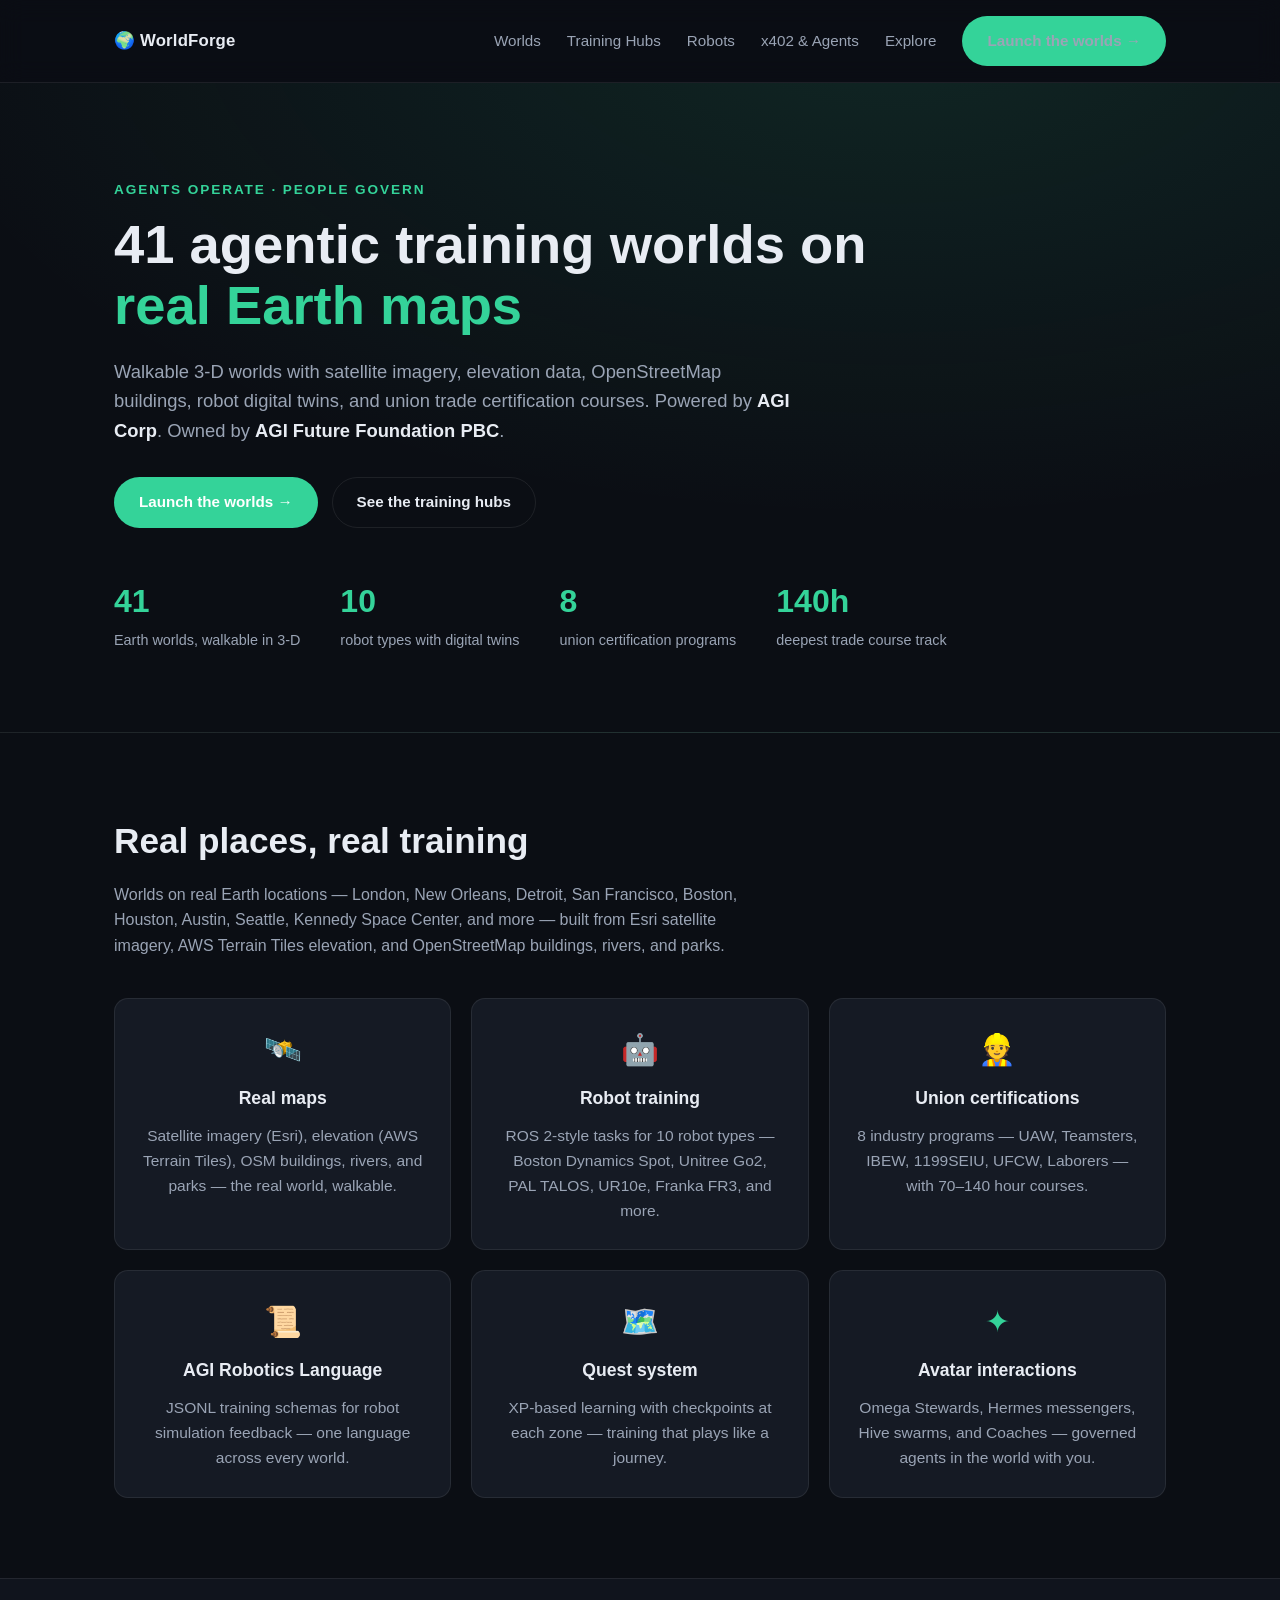
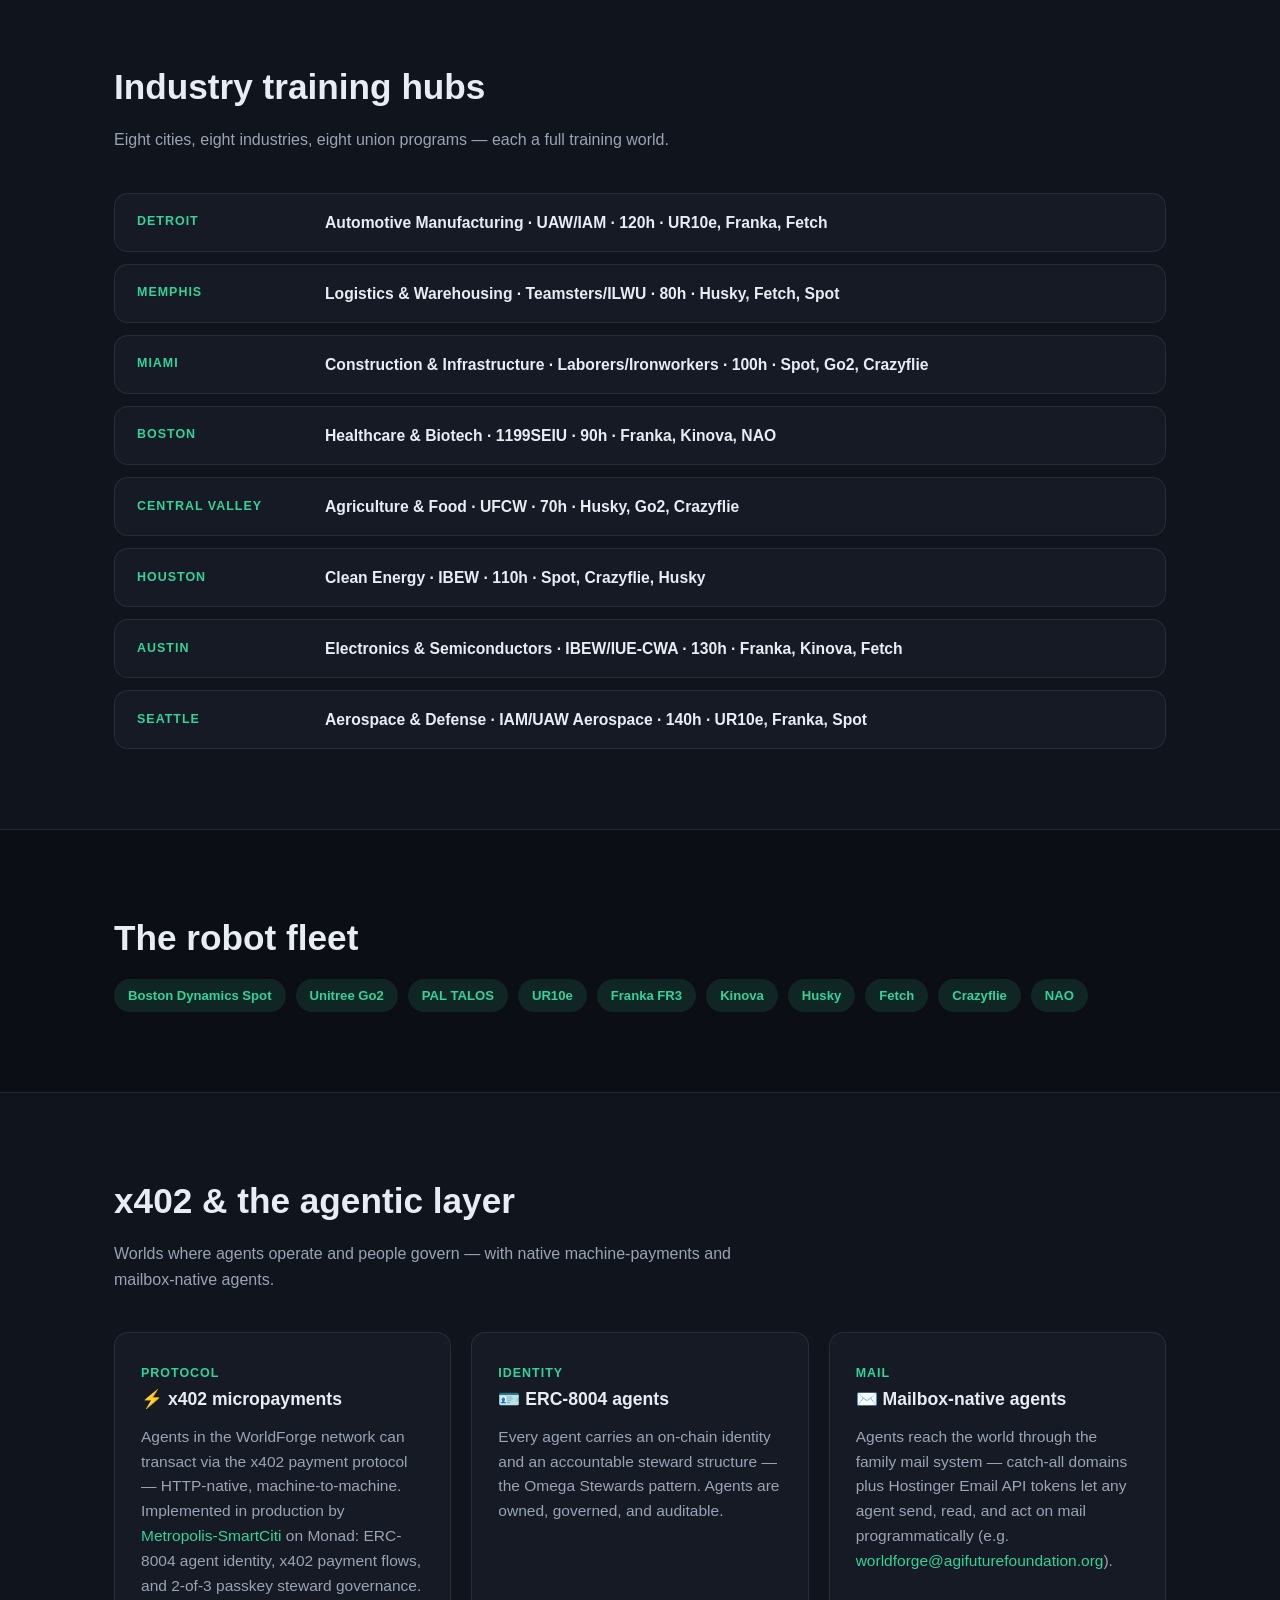
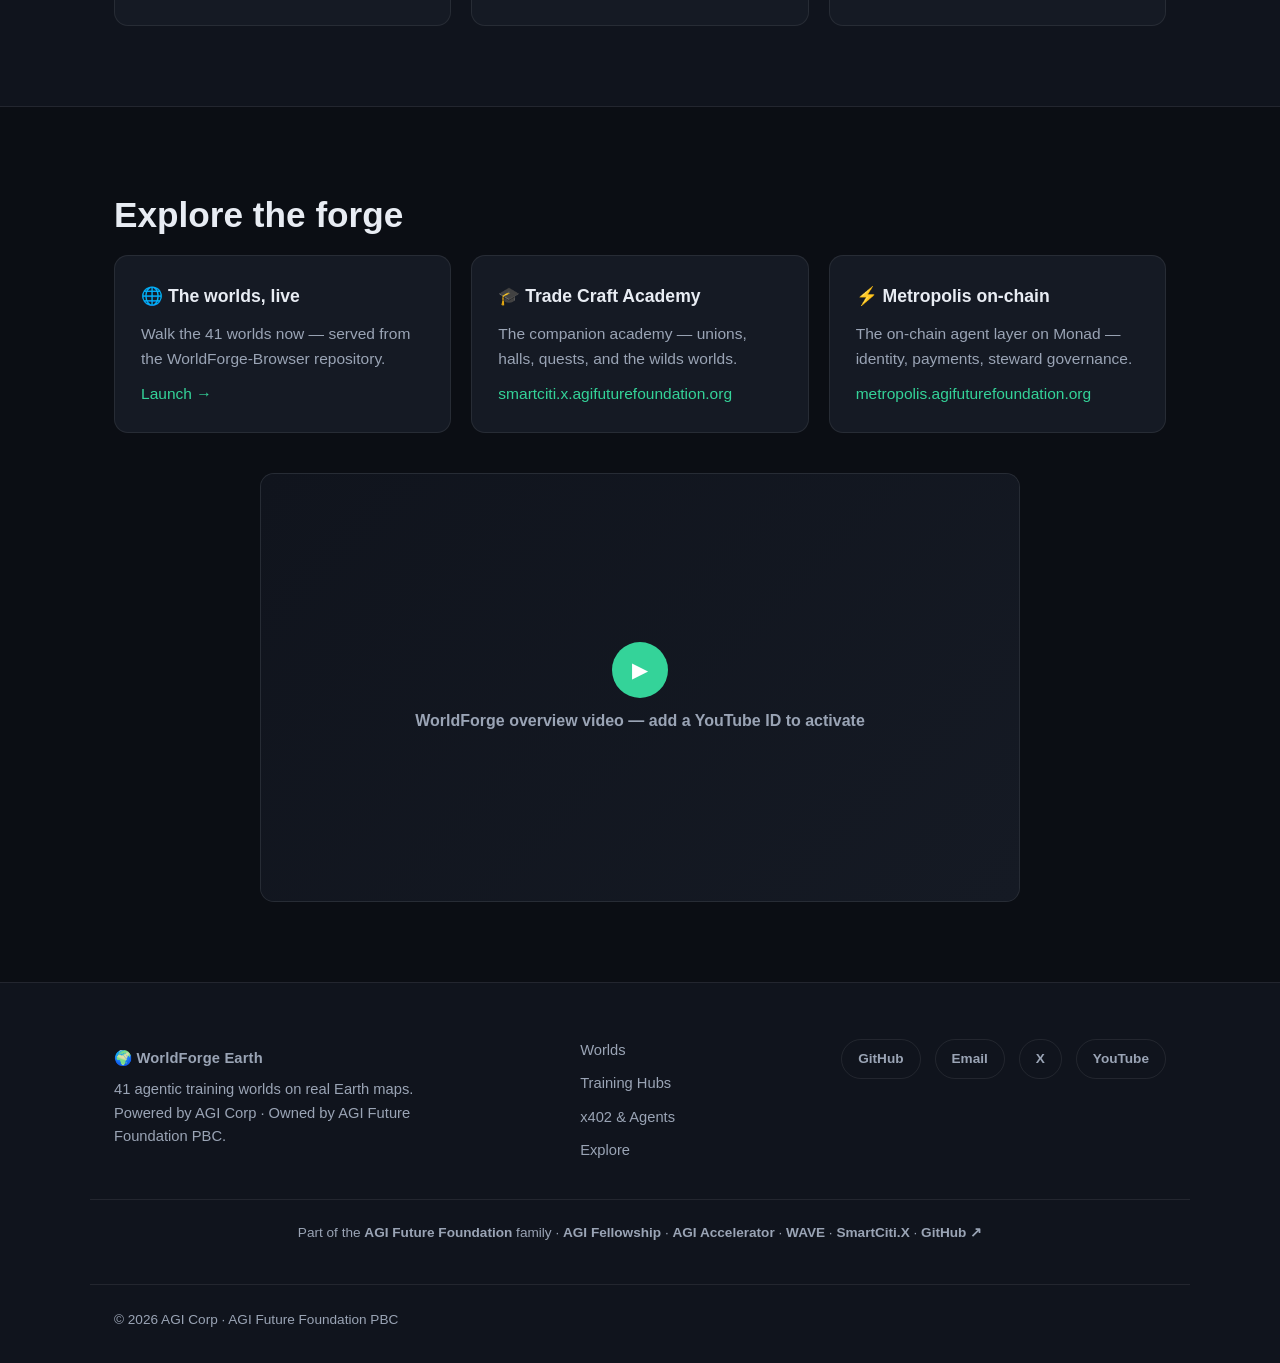
==== index.html @ 78e49a0b "Initial commit: WorldForge Earth site — 41 agentic training worlds, x402 agent layer, unified family" ====
<!DOCTYPE html>
<html lang="en">
<head>
  <meta charset="UTF-8" />
  <meta name="viewport" content="width=device-width, initial-scale=1.0" />
  <title>WorldForge Earth — 41 Agentic Training Worlds</title>
  <meta name="description" content="41 agentic training worlds on real Earth maps. Walkable 3-D worlds with satellite imagery, elevation data, OSM buildings, robot digital twins, and union trade certification courses. Powered by AGI Corp." />
  <link rel="stylesheet" href="styles.css" />
</head>
<body>
  <header class="site-header">
    <nav class="nav container">
      <a class="brand" href="#top">🌍 WorldForge</a>
      <button class="nav-toggle" aria-label="Toggle menu" aria-expanded="false"><span></span><span></span><span></span></button>
      <ul class="nav-links" id="navLinks">
        <li><a href="#worlds">Worlds</a></li>
        <li><a href="#hubs">Training Hubs</a></li>
        <li><a href="#robots">Robots</a></li>
        <li><a href="#protocol">x402 &amp; Agents</a></li>
        <li><a href="#explore">Explore</a></li>
        <li><a href="https://agifuturefoundation.github.io/WorldForge-Browser/earth/" target="_blank" rel="noopener" class="btn btn-primary">Launch the worlds →</a></li>
      </ul>
    </nav>
  </header>

  <main id="top">
    <!-- HERO -->
    <section class="hero">
      <div class="container hero-inner">
        <p class="eyebrow">Agents operate · People govern</p>
        <h1>41 agentic training worlds on <span class="accent">real Earth maps</span></h1>
        <p class="lead">Walkable 3-D worlds with satellite imagery, elevation data, OpenStreetMap buildings, robot digital twins, and union trade certification courses. Powered by <strong>AGI Corp</strong>. Owned by <strong>AGI Future Foundation PBC</strong>.</p>
        <div class="hero-actions">
          <a href="https://agifuturefoundation.github.io/WorldForge-Browser/earth/" target="_blank" rel="noopener" class="btn btn-primary">Launch the worlds →</a>
          <a href="#hubs" class="btn btn-ghost">See the training hubs</a>
        </div>
        <div class="stats-grid">
          <div class="stat"><span class="stat-number">41</span><span class="stat-label">Earth worlds, walkable in 3-D</span></div>
          <div class="stat"><span class="stat-number">10</span><span class="stat-label">robot types with digital twins</span></div>
          <div class="stat"><span class="stat-number">8</span><span class="stat-label">union certification programs</span></div>
          <div class="stat"><span class="stat-number">140h</span><span class="stat-label">deepest trade course track</span></div>
        </div>
      </div>
    </section>

    <!-- WORLDS / FEATURES -->
    <section id="worlds" class="section">
      <div class="container">
        <h2 class="section-title">Real places, real training</h2>
        <p class="section-sub">Worlds on real Earth locations — London, New Orleans, Detroit, San Francisco, Boston, Houston, Austin, Seattle, Kennedy Space Center, and more — built from Esri satellite imagery, AWS Terrain Tiles elevation, and OpenStreetMap buildings, rivers, and parks.</p>
        <div class="grid-3">
          <article class="card mechanism"><div class="mech-icon">🛰️</div><h3>Real maps</h3><p>Satellite imagery (Esri), elevation (AWS Terrain Tiles), OSM buildings, rivers, and parks — the real world, walkable.</p></article>
          <article class="card mechanism"><div class="mech-icon">🤖</div><h3>Robot training</h3><p>ROS 2-style tasks for 10 robot types — Boston Dynamics Spot, Unitree Go2, PAL TALOS, UR10e, Franka FR3, and more.</p></article>
          <article class="card mechanism"><div class="mech-icon">👷</div><h3>Union certifications</h3><p>8 industry programs — UAW, Teamsters, IBEW, 1199SEIU, UFCW, Laborers — with 70–140 hour courses.</p></article>
          <article class="card mechanism"><div class="mech-icon">📜</div><h3>AGI Robotics Language</h3><p>JSONL training schemas for robot simulation feedback — one language across every world.</p></article>
          <article class="card mechanism"><div class="mech-icon">🗺️</div><h3>Quest system</h3><p>XP-based learning with checkpoints at each zone — training that plays like a journey.</p></article>
          <article class="card mechanism"><div class="mech-icon">✦</div><h3>Avatar interactions</h3><p>Omega Stewards, Hermes messengers, Hive swarms, and Coaches — governed agents in the world with you.</p></article>
        </div>
      </div>
    </section>
    <!-- TRAINING HUBS -->
    <section id="hubs" class="section section-alt">
      <div class="container">
        <h2 class="section-title">Industry training hubs</h2>
        <p class="section-sub">Eight cities, eight industries, eight union programs — each a full training world.</p>
        <div class="article-list">
          <div class="article-row"><span class="article-cat">Detroit</span><span class="article-title">Automotive Manufacturing · UAW/IAM · 120h · UR10e, Franka, Fetch</span></div>
          <div class="article-row"><span class="article-cat">Memphis</span><span class="article-title">Logistics &amp; Warehousing · Teamsters/ILWU · 80h · Husky, Fetch, Spot</span></div>
          <div class="article-row"><span class="article-cat">Miami</span><span class="article-title">Construction &amp; Infrastructure · Laborers/Ironworkers · 100h · Spot, Go2, Crazyflie</span></div>
          <div class="article-row"><span class="article-cat">Boston</span><span class="article-title">Healthcare &amp; Biotech · 1199SEIU · 90h · Franka, Kinova, NAO</span></div>
          <div class="article-row"><span class="article-cat">Central Valley</span><span class="article-title">Agriculture &amp; Food · UFCW · 70h · Husky, Go2, Crazyflie</span></div>
          <div class="article-row"><span class="article-cat">Houston</span><span class="article-title">Clean Energy · IBEW · 110h · Spot, Crazyflie, Husky</span></div>
          <div class="article-row"><span class="article-cat">Austin</span><span class="article-title">Electronics &amp; Semiconductors · IBEW/IUE-CWA · 130h · Franka, Kinova, Fetch</span></div>
          <div class="article-row"><span class="article-cat">Seattle</span><span class="article-title">Aerospace &amp; Defense · IAM/UAW Aerospace · 140h · UR10e, Franka, Spot</span></div>
        </div>
      </div>
    </section>

    <!-- ROBOTS -->
    <section id="robots" class="section">
      <div class="container">
        <h2 class="section-title">The robot fleet</h2>
        <div class="chips" style="justify-content:flex-start">
          <span class="chip">Boston Dynamics Spot</span><span class="chip">Unitree Go2</span><span class="chip">PAL TALOS</span>
          <span class="chip">UR10e</span><span class="chip">Franka FR3</span><span class="chip">Kinova</span>
          <span class="chip">Husky</span><span class="chip">Fetch</span><span class="chip">Crazyflie</span><span class="chip">NAO</span>
        </div>
      </div>
    </section>

    <!-- x402 & AGENTS -->
    <section id="protocol" class="section section-alt">
      <div class="container">
        <h2 class="section-title">x402 &amp; the agentic layer</h2>
        <p class="section-sub">Worlds where agents operate and people govern — with native machine-payments and mailbox-native agents.</p>
        <div class="grid-3">
          <article class="card"><span class="article-cat">Protocol</span><h3>⚡ x402 micropayments</h3><p>Agents in the WorldForge network can transact via the x402 payment protocol — HTTP-native, machine-to-machine. Implemented in production by <a href="https://github.com/AGIFutureFoundation/Metropolis-SmartCiti" target="_blank" rel="noopener">Metropolis-SmartCiti</a> on Monad: ERC-8004 agent identity, x402 payment flows, and 2-of-3 passkey steward governance.</p></article>
          <article class="card"><span class="article-cat">Identity</span><h3>🪪 ERC-8004 agents</h3><p>Every agent carries an on-chain identity and an accountable steward structure — the Omega Stewards pattern. Agents are owned, governed, and auditable.</p></article>
          <article class="card"><span class="article-cat">Mail</span><h3>✉️ Mailbox-native agents</h3><p>Agents reach the world through the family mail system — catch-all domains plus Hostinger Email API tokens let any agent send, read, and act on mail programmatically (e.g. <a href="mailto:worldforge@agifuturefoundation.org">worldforge@agifuturefoundation.org</a>).</p></article>
        </div>
      </div>
    </section>
    <!-- EXPLORE -->
    <section id="explore" class="section">
      <div class="container">
        <h2 class="section-title">Explore the forge</h2>
        <div class="grid-3">
          <article class="card"><h3>🌐 The worlds, live</h3><p>Walk the 41 worlds now — served from the WorldForge-Browser repository.</p><p style="margin-top:10px"><a href="https://agifuturefoundation.github.io/WorldForge-Browser/earth/" target="_blank" rel="noopener">Launch →</a></p></article>
          <article class="card"><h3>🎓 Trade Craft Academy</h3><p>The companion academy — unions, halls, quests, and the wilds worlds.</p><p style="margin-top:10px"><a href="https://smartciti.x.agifuturefoundation.org">smartciti.x.agifuturefoundation.org</a></p></article>
          <article class="card"><h3>⚡ Metropolis on-chain</h3><p>The on-chain agent layer on Monad — identity, payments, steward governance.</p><p style="margin-top:10px"><a href="https://metropolis.agifuturefoundation.org">metropolis.agifuturefoundation.org</a></p></article>
        </div>
        <div class="embed-card" data-youtube-id="" style="max-width:760px;margin:40px auto 0">
          <div class="embed-facade"><span class="embed-play">▶</span><p>WorldForge overview video — add a YouTube ID to activate</p></div>
        </div>
      </div>
    </section>
  </main>

  <footer class="site-footer">
    <div class="container footer-inner">
      <div class="footer-brand">
        <p class="brand">🌍 WorldForge Earth</p>
        <p>41 agentic training worlds on real Earth maps. Powered by AGI Corp · Owned by AGI Future Foundation PBC.</p>
      </div>
      <nav class="footer-nav">
        <a href="#worlds">Worlds</a><a href="#hubs">Training Hubs</a><a href="#protocol">x402 &amp; Agents</a><a href="#explore">Explore</a>
      </nav>
      <div class="social-links">
        <a href="https://github.com/AGIFutureFoundation/WorldForge-Browser" aria-label="GitHub" rel="noopener" target="_blank">GitHub</a>
        <a href="mailto:worldforge@agifuturefoundation.org">Email</a>
        <a href="#" aria-label="X (Twitter)" rel="noopener" target="_blank">X</a>
        <a href="#" aria-label="YouTube" rel="noopener" target="_blank">YouTube</a>
      </div>
    </div>
    <div class="container family-bar">
      <p>Part of the <a href="https://agifuturefoundation.org">AGI Future Foundation</a> family · <a href="https://agifellowship.church">AGI Fellowship</a> · <a href="https://agi.lease">AGI Accelerator</a> · <a href="https://bioacoustics.cloud">WAVE</a> · <a href="https://smartciti.x.agifuturefoundation.org">SmartCiti.X</a> · <a href="https://github.com/AGIFutureFoundation">GitHub ↗</a></p>
    </div>
    <div class="container footer-bottom"><p>© 2026 AGI Corp · AGI Future Foundation PBC</p></div>
  </footer>
  <script src="script.js"></script>
</body>
</html>
---- styles.css ----
/* ============ AGI Future Foundation — shared site styles ============ */
:root {
  --accent: #34d399;
  --accent-soft: rgba(52, 211, 153, 0.12);
  --bg: #0b0e14;
  --bg-alt: #10141d;
  --panel: #151a24;
  --border: rgba(255, 255, 255, 0.08);
  --text: #e8ecf3;
  --text-muted: #9aa4b5;
  --danger: #ff6b6b;
  --success: #2ecc8f;
  --radius: 14px;
  --maxw: 1100px;
}
* { margin: 0; padding: 0; box-sizing: border-box; }
html { scroll-behavior: smooth; }
body {
  font-family: "Inter", -apple-system, BlinkMacSystemFont, "Segoe UI", Roboto, sans-serif;
  background: var(--bg); color: var(--text); line-height: 1.6;
  -webkit-font-smoothing: antialiased;
}
.container { max-width: var(--maxw); margin: 0 auto; padding: 0 24px; }
a { color: var(--accent); text-decoration: none; }
.accent { color: var(--accent); }

/* ---- Header / Nav ---- */
.site-header {
  position: sticky; top: 0; z-index: 50;
  background: rgba(11, 14, 20, 0.85); backdrop-filter: blur(12px);
  border-bottom: 1px solid var(--border);
}
.nav { display: flex; align-items: center; justify-content: space-between; padding: 16px 24px; }
.brand { font-weight: 700; color: var(--text); font-size: 1.05rem; letter-spacing: 0.01em; }
.nav-links { display: flex; align-items: center; gap: 26px; list-style: none; }
.nav-links a { color: var(--text-muted); font-size: 0.95rem; transition: color 0.2s; }
.nav-links a:hover { color: var(--text); }
.nav-toggle { display: none; background: none; border: 0; cursor: pointer; }
.nav-toggle span { display: block; width: 22px; height: 2px; background: var(--text); margin: 5px 0; }

/* ---- Buttons ---- */
.btn {
  display: inline-block; padding: 12px 24px; border-radius: 999px;
  font-weight: 600; font-size: 0.95rem; border: 1px solid transparent;
  cursor: pointer; transition: transform 0.15s, background 0.2s, border-color 0.2s;
}
.btn:hover { transform: translateY(-2px); }
.btn-primary { background: var(--accent); color: #fff; }
.btn-primary:hover { background: var(--accent); filter: brightness(1.1); }
.btn-ghost { border-color: var(--border); color: var(--text); }
.btn-ghost:hover { border-color: var(--accent); color: var(--accent); }

/* ---- Hero ---- */
.hero {
  padding: 96px 0 80px;
  background:
    radial-gradient(1000px 500px at 70% -10%, var(--accent-soft), transparent),
    var(--bg);
  border-bottom: 1px solid var(--border);
}
.eyebrow { color: var(--accent); font-size: 0.85rem; font-weight: 600; text-transform: uppercase; letter-spacing: 0.14em; margin-bottom: 14px; }
.hero h1 { font-size: clamp(2.2rem, 5vw, 3.4rem); line-height: 1.12; margin-bottom: 20px; max-width: 760px; }
.lead { color: var(--text-muted); font-size: 1.15rem; max-width: 680px; margin-bottom: 32px; }
.lead strong { color: var(--text); }
.hero-actions { display: flex; gap: 14px; flex-wrap: wrap; margin-bottom: 48px; }
.stats-grid { display: flex; gap: 40px; flex-wrap: wrap; }
.stat { min-width: 140px; }
.stat-number { display: block; font-size: 2rem; font-weight: 800; color: var(--accent); }
.stat-label { color: var(--text-muted); font-size: 0.9rem; }

/* ---- Sections ---- */
.section { padding: 80px 0; }
.section-alt { background: var(--bg-alt); border-block: 1px solid var(--border); }
.section-title { font-size: clamp(1.6rem, 3.4vw, 2.2rem); margin-bottom: 12px; }
.section-sub { color: var(--text-muted); max-width: 640px; margin-bottom: 40px; }

/* ---- Cards & grids ---- */
.grid-3 { display: grid; grid-template-columns: repeat(3, 1fr); gap: 20px; }
.split { display: grid; grid-template-columns: 1fr 1fr; gap: 20px; }
.card {
  background: var(--panel); border: 1px solid var(--border);
  border-radius: var(--radius); padding: 26px;
}
.card h3 { margin-bottom: 12px; font-size: 1.1rem; }
.card p, .card li { color: var(--text-muted); font-size: 0.97rem; }
.card ul { padding-left: 18px; display: grid; gap: 8px; }
.card-danger { border-color: rgba(255, 107, 107, 0.35); }
.card-danger h3 { color: var(--danger); }
.card-success { border-color: rgba(46, 204, 143, 0.35); }
.card-success h3 { color: var(--success); }
.mechanism { text-align: center; }
.mech-icon { font-size: 1.9rem; color: var(--accent); margin-bottom: 10px; }
.card h4 { margin-bottom: 6px; color: var(--accent); }

/* ---- Tiers ---- */
.tiers { display: flex; flex-direction: column; align-items: center; gap: 10px; margin-bottom: 48px; }
.tier {
  width: min(560px, 100%); text-align: center;
  background: var(--panel); border: 1px solid var(--border);
  border-radius: var(--radius); padding: 22px 26px;
}
.tier-tag { color: var(--accent); font-size: 0.78rem; font-weight: 700; text-transform: uppercase; letter-spacing: 0.12em; }
.tier h3 { font-size: 1.15rem; margin: 6px 0; }
.tier p { color: var(--text-muted); font-size: 0.93rem; }
.tier-arrow { color: var(--accent); font-size: 1.3rem; }
.share-structure { margin-top: 8px; }
.share-structure h3 { margin-bottom: 16px; }

/* ---- Chips ---- */
.chips { display: flex; gap: 10px; flex-wrap: wrap; justify-content: center; margin-top: 10px; }
.chip {
  background: var(--accent-soft); color: var(--accent);
  padding: 6px 14px; border-radius: 999px; font-size: 0.82rem; font-weight: 600;
}
.invest-badges { display: flex; gap: 10px; flex-wrap: wrap; margin-bottom: 32px; }
/* ---- Articles ---- */
.article-list { display: grid; gap: 12px; }
.article-row {
  display: grid; grid-template-columns: 170px 1fr auto; align-items: center; gap: 18px;
  background: var(--panel); border: 1px solid var(--border);
  border-radius: var(--radius); padding: 16px 22px;
  color: var(--text); transition: border-color 0.2s, transform 0.15s;
}
.article-row:hover { border-color: var(--accent); transform: translateX(4px); }
.article-cat { color: var(--accent); font-size: 0.78rem; font-weight: 700; text-transform: uppercase; letter-spacing: 0.08em; }
.article-title { font-size: 0.98rem; font-weight: 600; }
.article-cta { color: var(--text-muted); font-size: 0.85rem; white-space: nowrap; }

/* ---- Embeds (lazy YouTube etc.) ---- */
.embed-card {
  background: var(--panel); border: 1px solid var(--border);
  border-radius: var(--radius); overflow: hidden;
}
.embed-facade {
  aspect-ratio: 16 / 9; display: flex; flex-direction: column;
  align-items: center; justify-content: center; gap: 10px; cursor: pointer;
  background: linear-gradient(135deg, var(--bg-alt), var(--panel));
}
.embed-play {
  width: 56px; height: 56px; border-radius: 50%;
  background: var(--accent); color: #fff;
  display: grid; place-items: center; font-size: 1.3rem;
}
.embed-facade p { color: var(--text-muted); font-weight: 600; padding: 0 16px; text-align: center; }
.embed-card iframe { width: 100%; aspect-ratio: 16 / 9; border: 0; display: block; }

/* ---- Forms ---- */
.contact-form { display: grid; gap: 18px; max-width: 640px; }
.form-row { display: grid; grid-template-columns: 1fr 1fr; gap: 18px; }
.contact-form label { display: grid; gap: 8px; font-weight: 600; font-size: 0.92rem; }
.contact-form input, .contact-form select, .contact-form textarea {
  background: var(--bg); border: 1px solid var(--border); border-radius: 10px;
  color: var(--text); padding: 12px 14px; font: inherit; width: 100%;
}
.contact-form input:focus, .contact-form select:focus, .contact-form textarea:focus {
  outline: 2px solid var(--accent); outline-offset: 1px; border-color: var(--accent);
}
.form-note { color: var(--success); font-size: 0.92rem; }

/* ---- Footer ---- */
.site-footer { background: var(--bg-alt); border-top: 1px solid var(--border); padding: 56px 0 32px; }
.footer-inner { display: flex; justify-content: space-between; gap: 40px; flex-wrap: wrap; }
.footer-brand p { color: var(--text-muted); font-size: 0.92rem; max-width: 300px; margin-top: 8px; }
.footer-nav { display: grid; gap: 10px; }
.footer-nav a { color: var(--text-muted); font-size: 0.92rem; }
.footer-nav a:hover { color: var(--text); }
.social-links { display: flex; gap: 14px; flex-wrap: wrap; align-items: flex-start; }
.social-links a {
  color: var(--text-muted); border: 1px solid var(--border);
  padding: 8px 16px; border-radius: 999px; font-size: 0.85rem; font-weight: 600;
  transition: color 0.2s, border-color 0.2s;
}
.social-links a:hover { color: var(--accent); border-color: var(--accent); }
.footer-bottom { margin-top: 40px; padding-top: 24px; border-top: 1px solid var(--border); }
.footer-bottom p { color: var(--text-muted); font-size: 0.85rem; }

/* ---- Responsive ---- */
@media (max-width: 900px) {
  .grid-3 { grid-template-columns: 1fr; }
  .split { grid-template-columns: 1fr; }
  .article-row { grid-template-columns: 1fr; gap: 6px; }
  .article-cta { display: none; }
}
@media (max-width: 720px) {
  .nav-toggle { display: block; }
  .nav-links {
    display: none; position: absolute; top: 100%; left: 0; right: 0;
    flex-direction: column; gap: 4px; padding: 18px 24px 24px;
    background: var(--bg); border-bottom: 1px solid var(--border);
  }
  .nav-links.open { display: flex; }
  .nav-links li { width: 100%; }
  .nav-links a { display: block; padding: 10px 0; }
  .form-row { grid-template-columns: 1fr; }
  .stats-grid { gap: 24px; }
}

/* ---- Family bar (unified branding across all AGIF sites) ---- */
.family-bar {
  margin-top: 36px; padding-top: 22px; border-top: 1px solid var(--border);
  display: flex; gap: 10px 18px; flex-wrap: wrap; align-items: center; justify-content: center;
}
.family-bar p { color: var(--text-muted); font-size: 0.85rem; }
.family-bar a { color: var(--text-muted); font-weight: 600; }
.family-bar a:hover { color: var(--accent); }
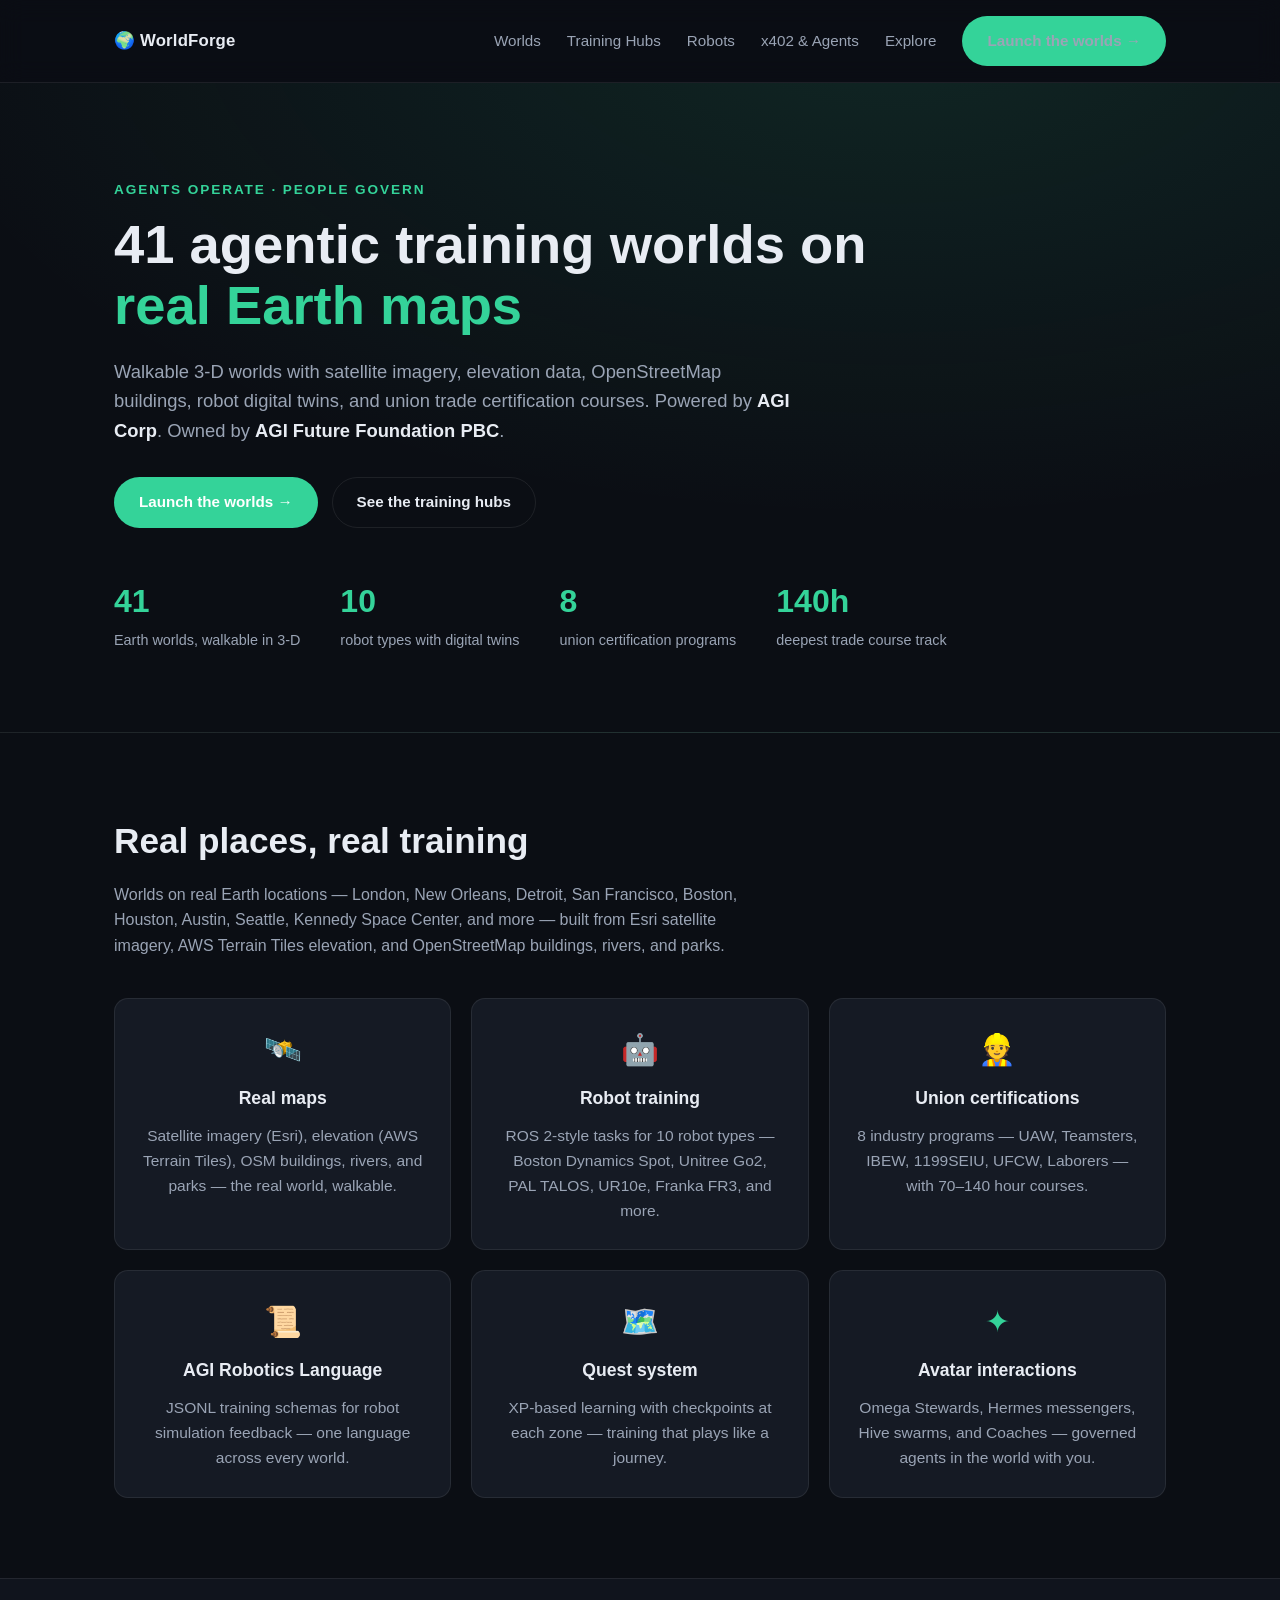
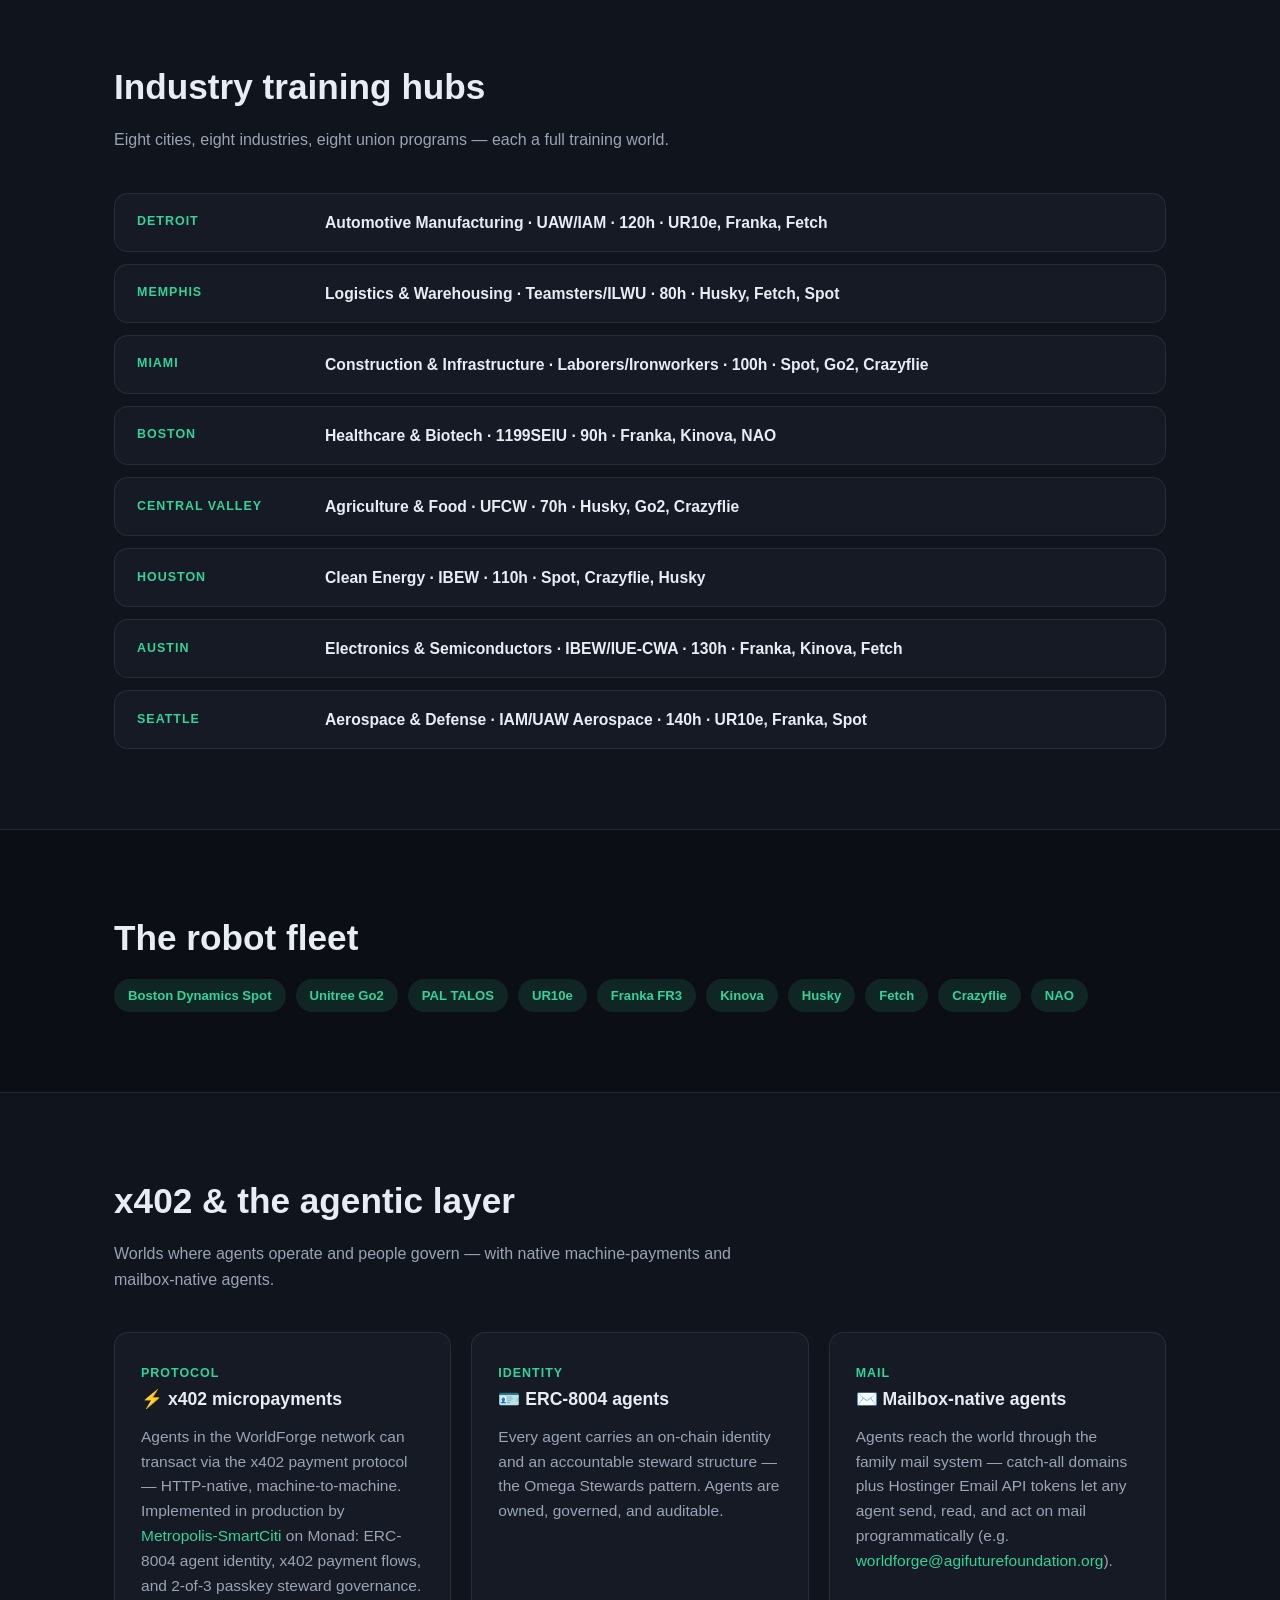
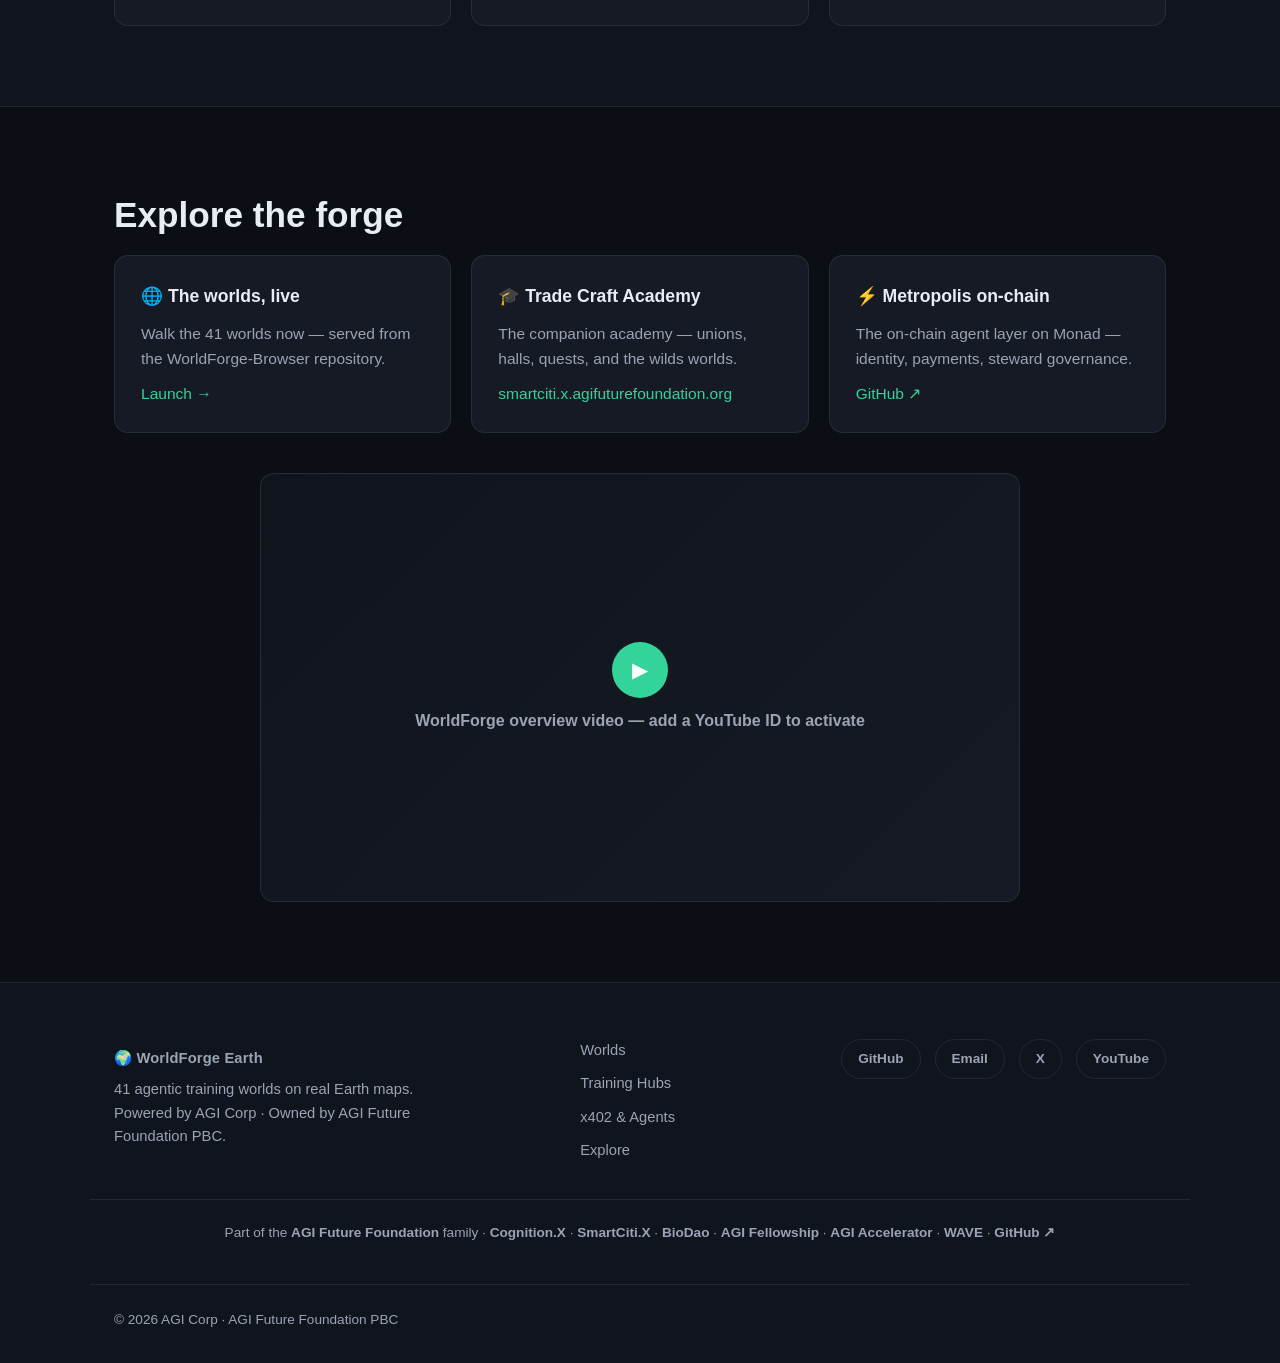
==== commit f1a8008b: "WorldForge site: CNAME, family links, fix dead metropolis link CNAME worldforge.agifuturefoundation." ====
--- a/index.html
+++ b/index.html
@@ -5,6 +5,14 @@
   <meta name="viewport" content="width=device-width, initial-scale=1.0" />
   <title>WorldForge Earth — 41 Agentic Training Worlds</title>
   <meta name="description" content="41 agentic training worlds on real Earth maps. Walkable 3-D worlds with satellite imagery, elevation data, OSM buildings, robot digital twins, and union trade certification courses. Powered by AGI Corp." />
+  <meta property="og:title" content="WorldForge Earth — 41 Agentic Training Worlds" />
+  <meta property="og:description" content="41 agentic training worlds on real Earth maps. Walkable 3-D worlds with satellite imagery, elevation data, OSM buildings, robot digital twins, and union trade certification courses. Powered by AGI Corp." />
+  <meta property="og:type" content="website" />
+  <meta property="og:url" content="https://worldforge.agifuturefoundation.org" />
+  <meta name="twitter:card" content="summary_large_image" />
+  <meta name="twitter:title" content="WorldForge Earth — 41 Agentic Training Worlds" />
+  <meta name="theme-color" content="#0b0e14" />
+  <link rel="icon" href="data:image/svg+xml,%3Csvg xmlns='http://www.w3.org/2000/svg' viewBox='0 0 32 32'%3E%3Ccircle cx='16' cy='16' r='14' fill='%2334d399'/%3E%3C/svg%3E" />
   <link rel="stylesheet" href="styles.css" />
 </head>
 <body>
@@ -107,7 +115,7 @@
         <div class="grid-3">
           <article class="card"><h3>🌐 The worlds, live</h3><p>Walk the 41 worlds now — served from the WorldForge-Browser repository.</p><p style="margin-top:10px"><a href="https://agifuturefoundation.github.io/WorldForge-Browser/earth/" target="_blank" rel="noopener">Launch →</a></p></article>
           <article class="card"><h3>🎓 Trade Craft Academy</h3><p>The companion academy — unions, halls, quests, and the wilds worlds.</p><p style="margin-top:10px"><a href="https://smartciti.x.agifuturefoundation.org">smartciti.x.agifuturefoundation.org</a></p></article>
-          <article class="card"><h3>⚡ Metropolis on-chain</h3><p>The on-chain agent layer on Monad — identity, payments, steward governance.</p><p style="margin-top:10px"><a href="https://metropolis.agifuturefoundation.org">metropolis.agifuturefoundation.org</a></p></article>
+          <article class="card"><h3>⚡ Metropolis on-chain</h3><p>The on-chain agent layer on Monad — identity, payments, steward governance.</p><p style="margin-top:10px"><a href="https://github.com/AGIFutureFoundation/Metropolis-SmartCiti" target="_blank" rel="noopener">GitHub ↗</a></p></article>
         </div>
         <div class="embed-card" data-youtube-id="" style="max-width:760px;margin:40px auto 0">
           <div class="embed-facade"><span class="embed-play">▶</span><p>WorldForge overview video — add a YouTube ID to activate</p></div>
@@ -133,7 +141,7 @@
       </div>
     </div>
     <div class="container family-bar">
-      <p>Part of the <a href="https://agifuturefoundation.org">AGI Future Foundation</a> family · <a href="https://agifellowship.church">AGI Fellowship</a> · <a href="https://agi.lease">AGI Accelerator</a> · <a href="https://bioacoustics.cloud">WAVE</a> · <a href="https://smartciti.x.agifuturefoundation.org">SmartCiti.X</a> · <a href="https://github.com/AGIFutureFoundation">GitHub ↗</a></p>
+      <p>Part of the <a href="https://agifuturefoundation.org">AGI Future Foundation</a> family · <a href="https://cognition.x.agifuturefoundation.org">Cognition.X</a> · <a href="https://smartciti.x.agifuturefoundation.org">SmartCiti.X</a> · <a href="https://biodao.agifuturefoundation.org">BioDao</a> · <a href="https://agifellowship.church">AGI Fellowship</a> · <a href="https://agi.lease">AGI Accelerator</a> · <a href="https://bioacoustics.cloud">WAVE</a> · <a href="https://github.com/AGIFutureFoundation">GitHub ↗</a></p>
     </div>
     <div class="container footer-bottom"><p>© 2026 AGI Corp · AGI Future Foundation PBC</p></div>
   </footer>
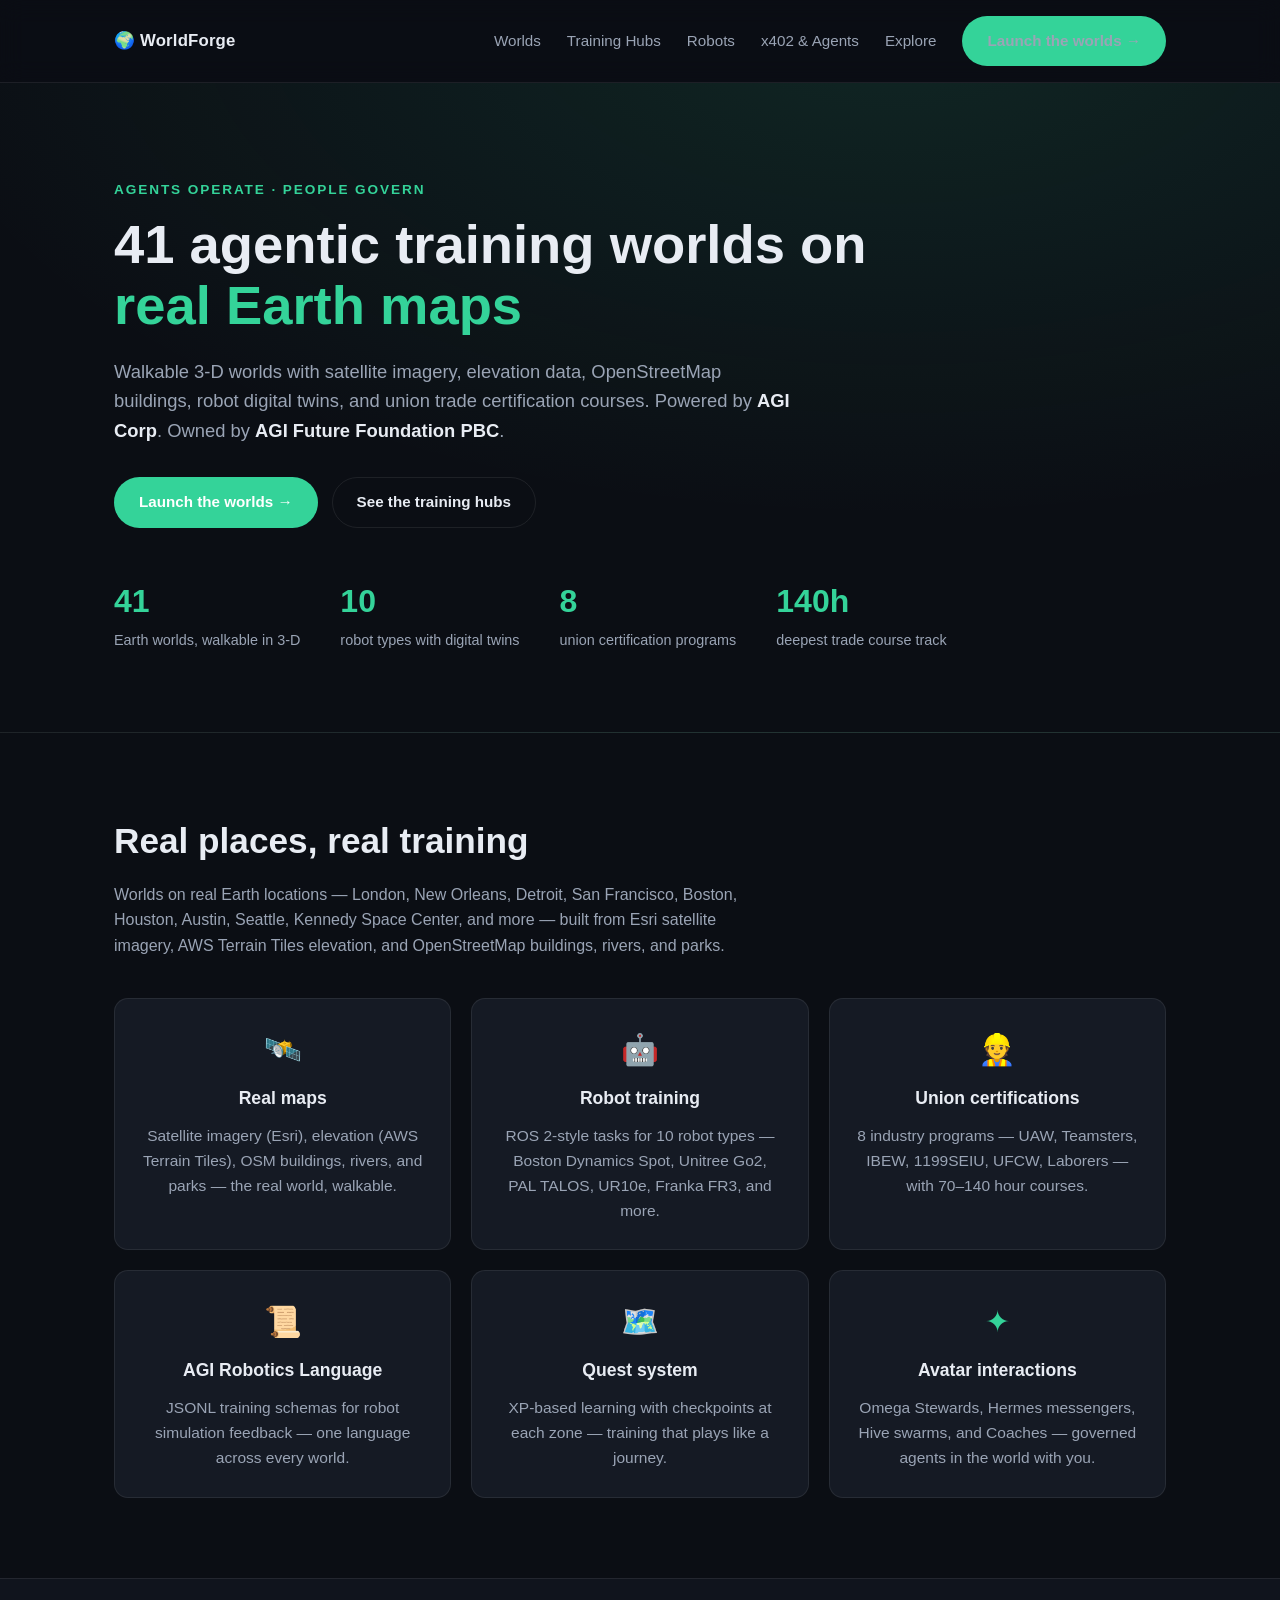
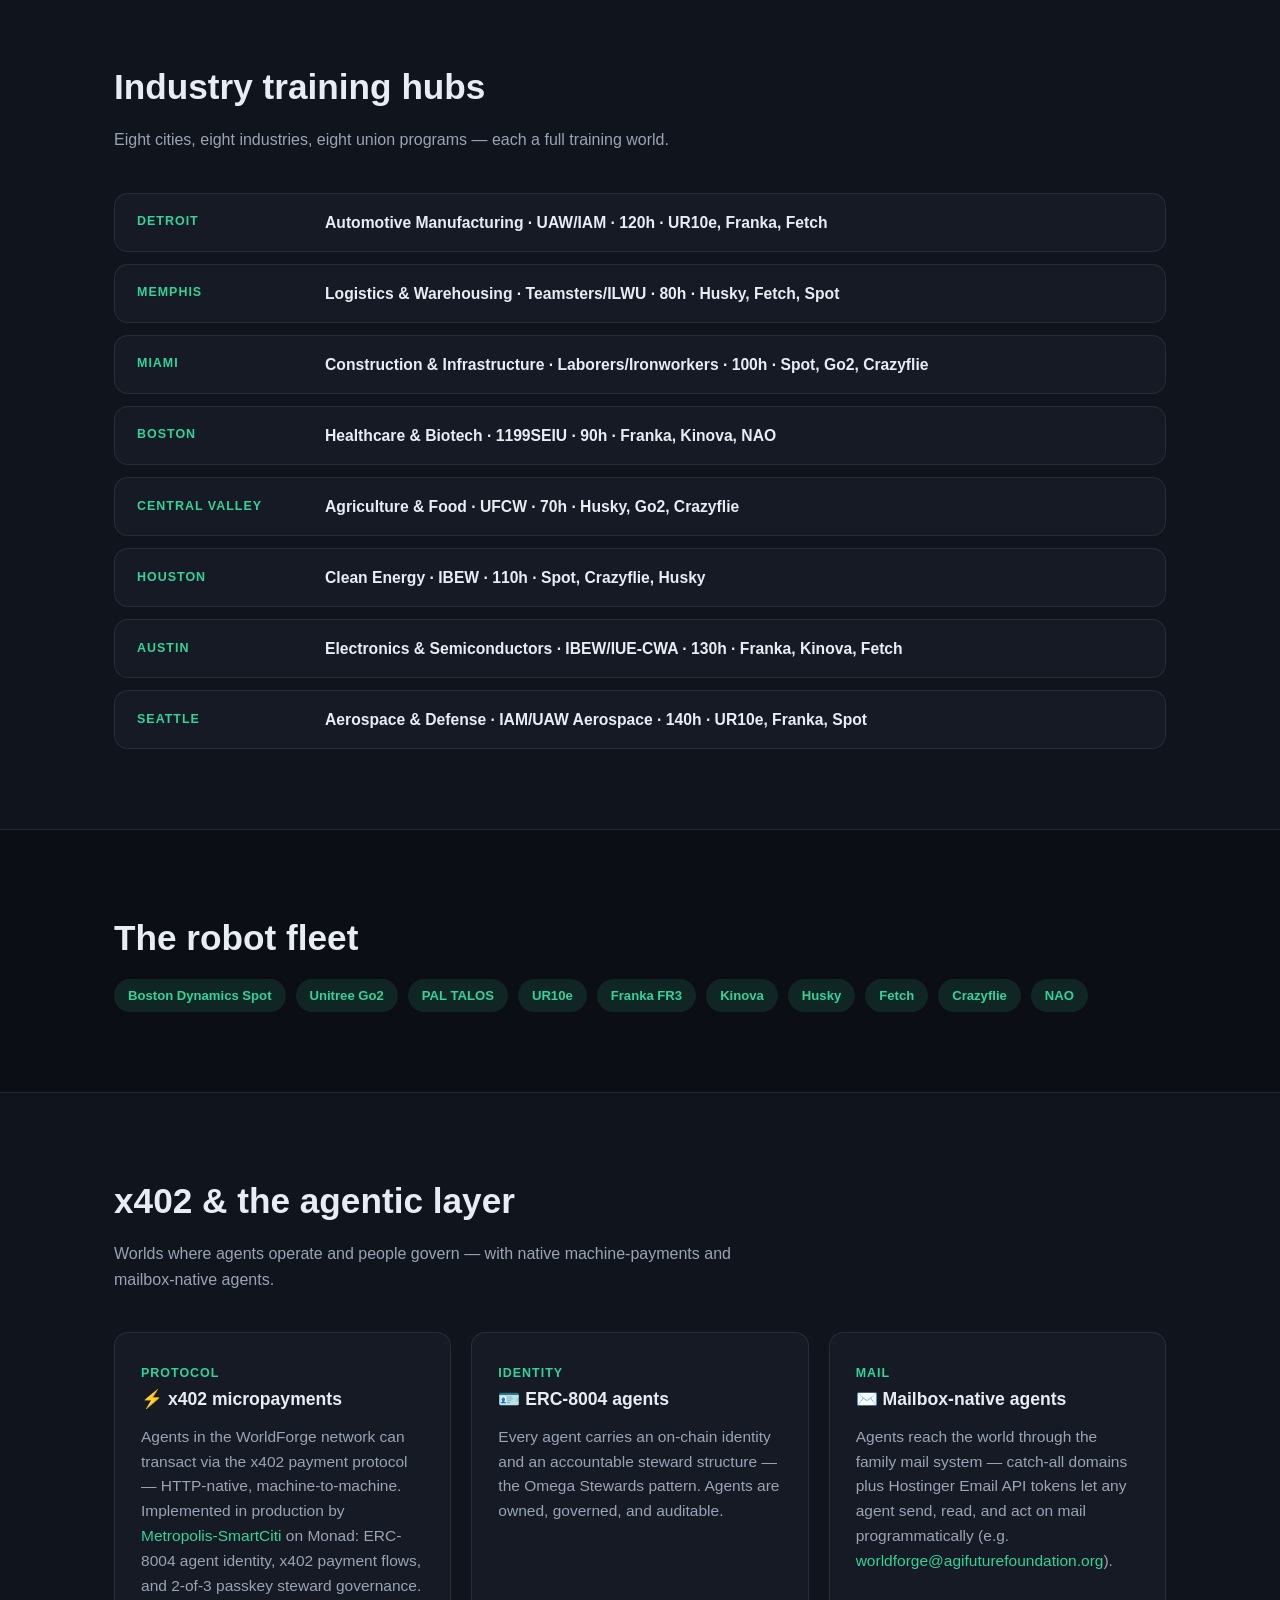
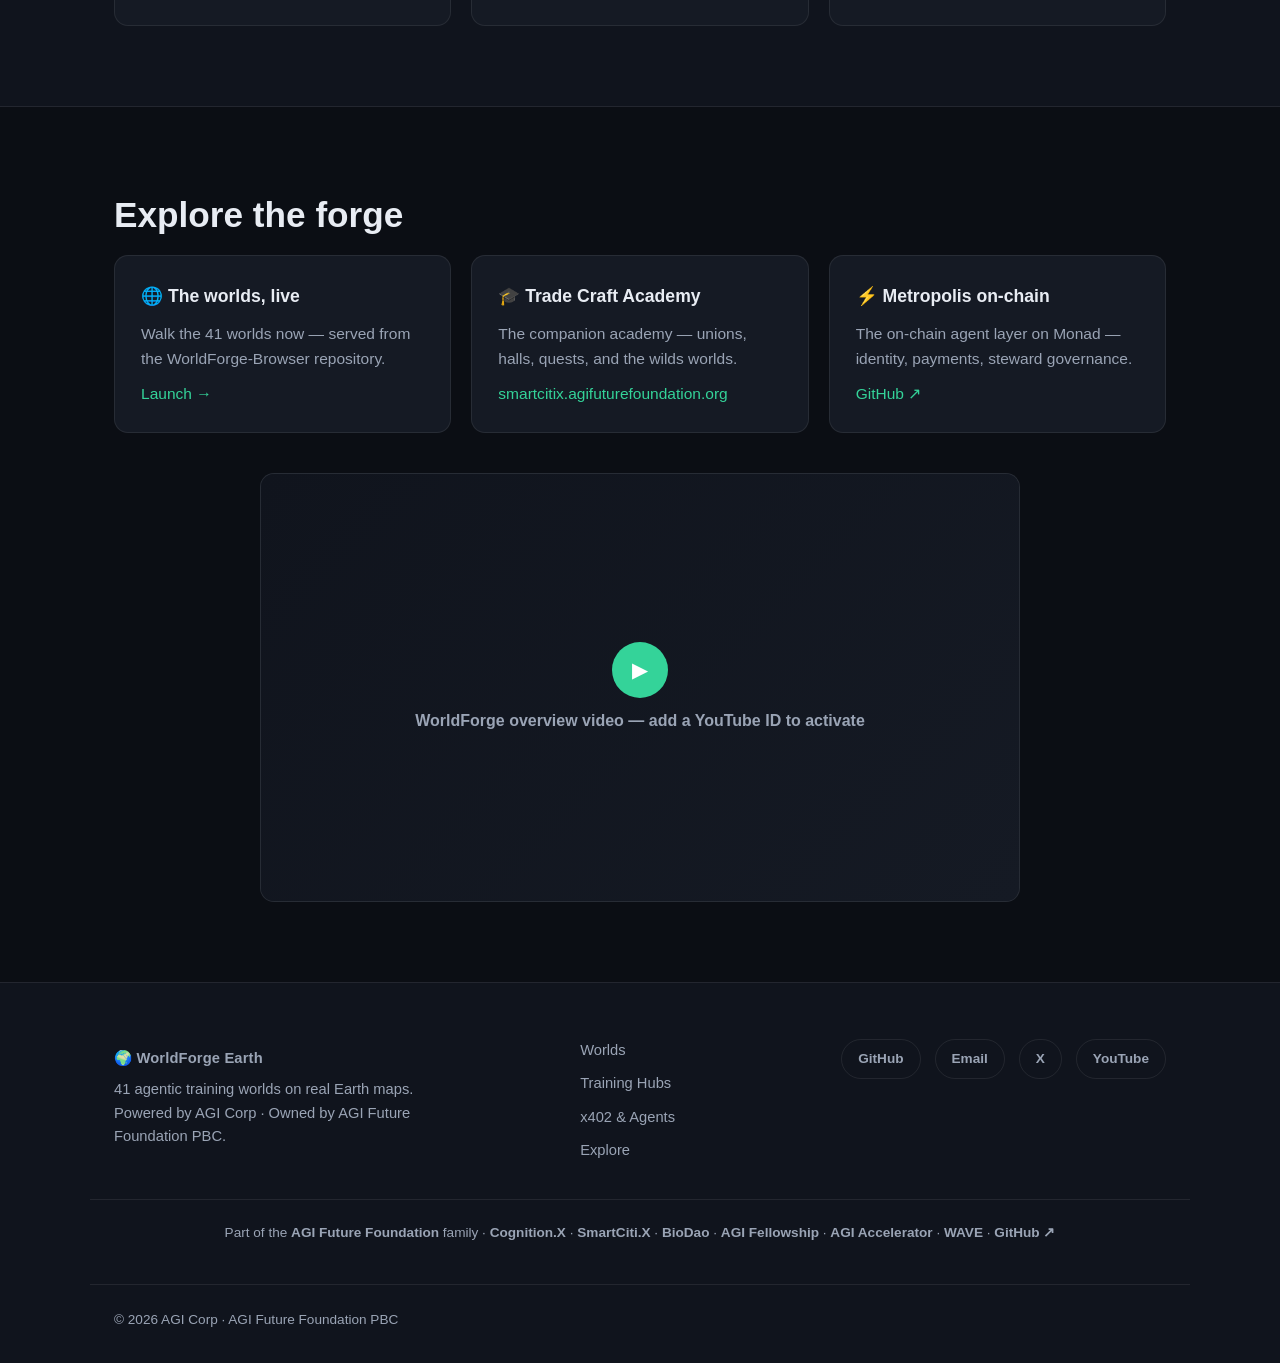
==== commit e413c673: "Rename venture subdomains to cognitionx/smartcitix per founder spec Person-specified names: cognitio" ====
--- a/index.html
+++ b/index.html
@@ -114,7 +114,7 @@
         <h2 class="section-title">Explore the forge</h2>
         <div class="grid-3">
           <article class="card"><h3>🌐 The worlds, live</h3><p>Walk the 41 worlds now — served from the WorldForge-Browser repository.</p><p style="margin-top:10px"><a href="https://agifuturefoundation.github.io/WorldForge-Browser/earth/" target="_blank" rel="noopener">Launch →</a></p></article>
-          <article class="card"><h3>🎓 Trade Craft Academy</h3><p>The companion academy — unions, halls, quests, and the wilds worlds.</p><p style="margin-top:10px"><a href="https://smartciti.x.agifuturefoundation.org">smartciti.x.agifuturefoundation.org</a></p></article>
+          <article class="card"><h3>🎓 Trade Craft Academy</h3><p>The companion academy — unions, halls, quests, and the wilds worlds.</p><p style="margin-top:10px"><a href="https://smartcitix.agifuturefoundation.org">smartcitix.agifuturefoundation.org</a></p></article>
           <article class="card"><h3>⚡ Metropolis on-chain</h3><p>The on-chain agent layer on Monad — identity, payments, steward governance.</p><p style="margin-top:10px"><a href="https://github.com/AGIFutureFoundation/Metropolis-SmartCiti" target="_blank" rel="noopener">GitHub ↗</a></p></article>
         </div>
         <div class="embed-card" data-youtube-id="" style="max-width:760px;margin:40px auto 0">
@@ -141,7 +141,7 @@
       </div>
     </div>
     <div class="container family-bar">
-      <p>Part of the <a href="https://agifuturefoundation.org">AGI Future Foundation</a> family · <a href="https://cognition.x.agifuturefoundation.org">Cognition.X</a> · <a href="https://smartciti.x.agifuturefoundation.org">SmartCiti.X</a> · <a href="https://biodao.agifuturefoundation.org">BioDao</a> · <a href="https://agifellowship.church">AGI Fellowship</a> · <a href="https://agi.lease">AGI Accelerator</a> · <a href="https://bioacoustics.cloud">WAVE</a> · <a href="https://github.com/AGIFutureFoundation">GitHub ↗</a></p>
+      <p>Part of the <a href="https://agifuturefoundation.org">AGI Future Foundation</a> family · <a href="https://cognitionx.agifuturefoundation.org">Cognition.X</a> · <a href="https://smartcitix.agifuturefoundation.org">SmartCiti.X</a> · <a href="https://biodao.agifuturefoundation.org">BioDao</a> · <a href="https://agifellowship.church">AGI Fellowship</a> · <a href="https://agi.lease">AGI Accelerator</a> · <a href="https://bioacoustics.cloud">WAVE</a> · <a href="https://github.com/AGIFutureFoundation">GitHub ↗</a></p>
     </div>
     <div class="container footer-bottom"><p>© 2026 AGI Corp · AGI Future Foundation PBC</p></div>
   </footer>
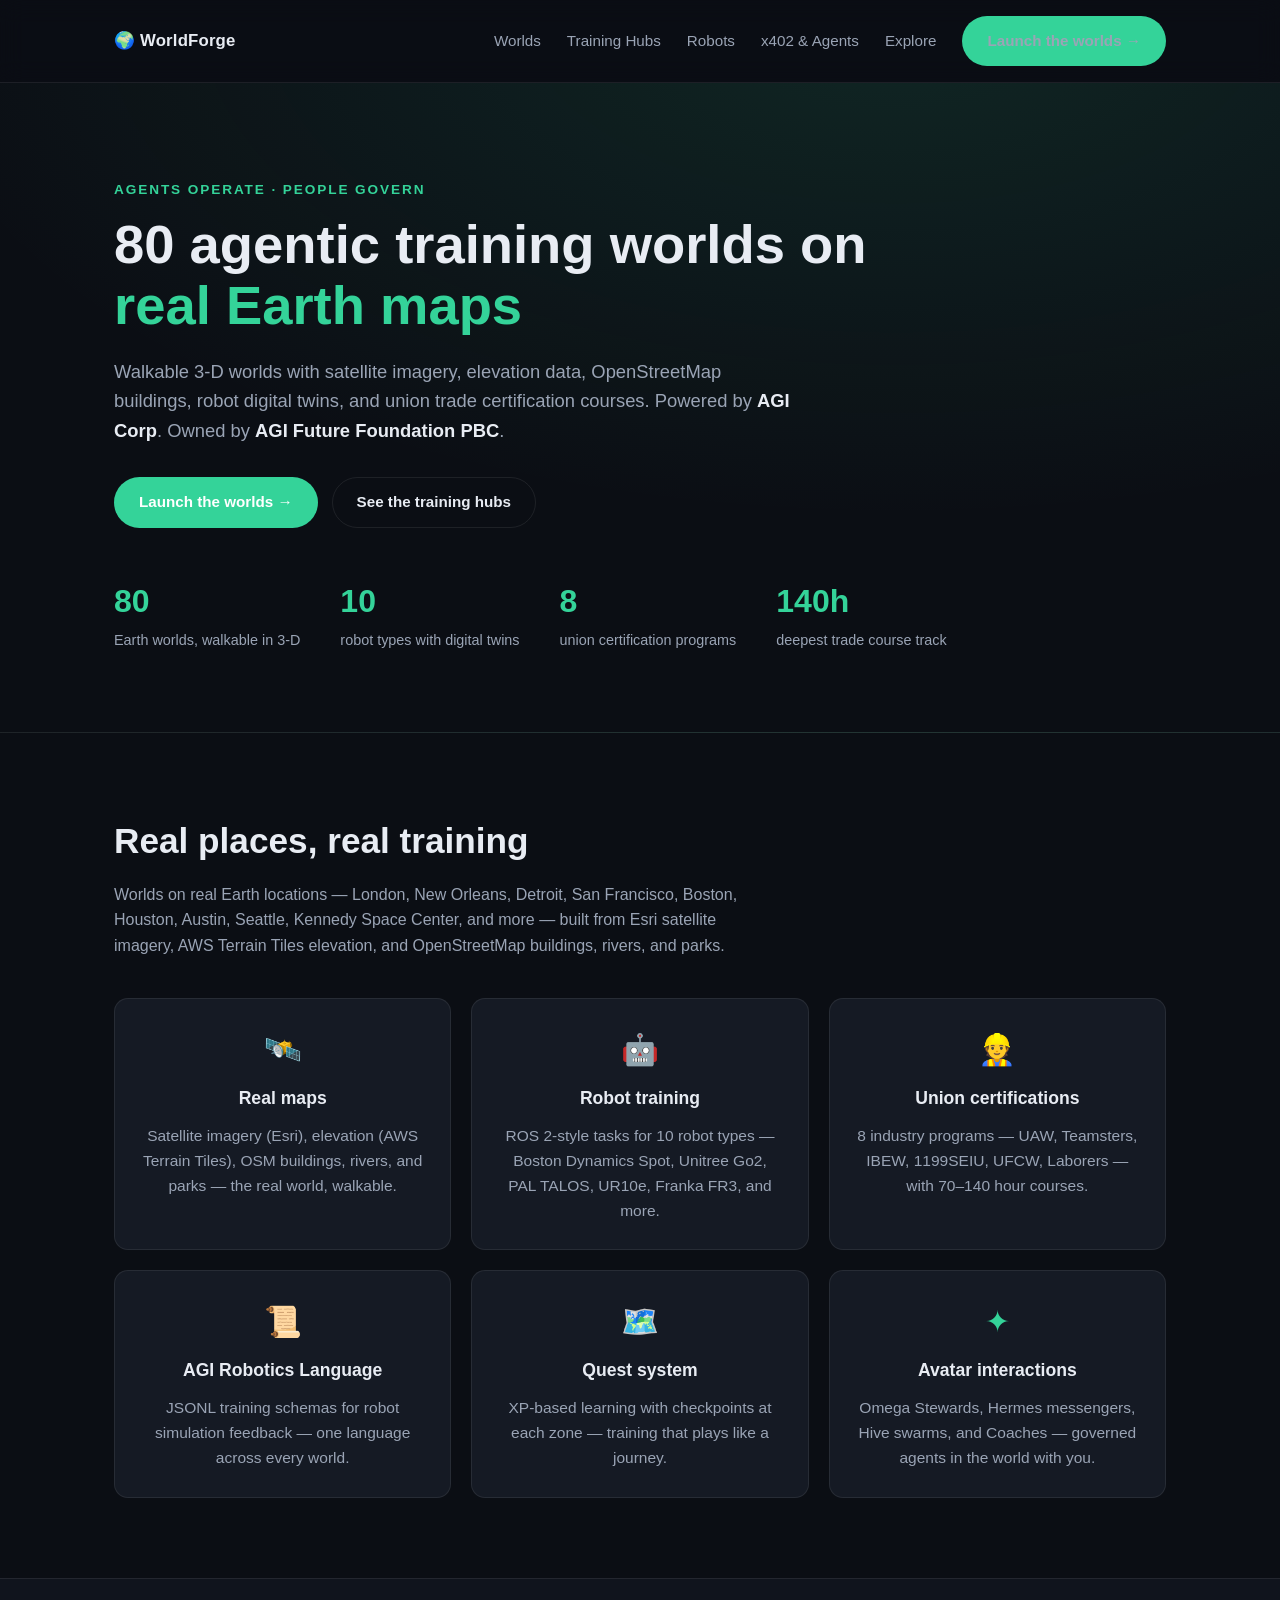
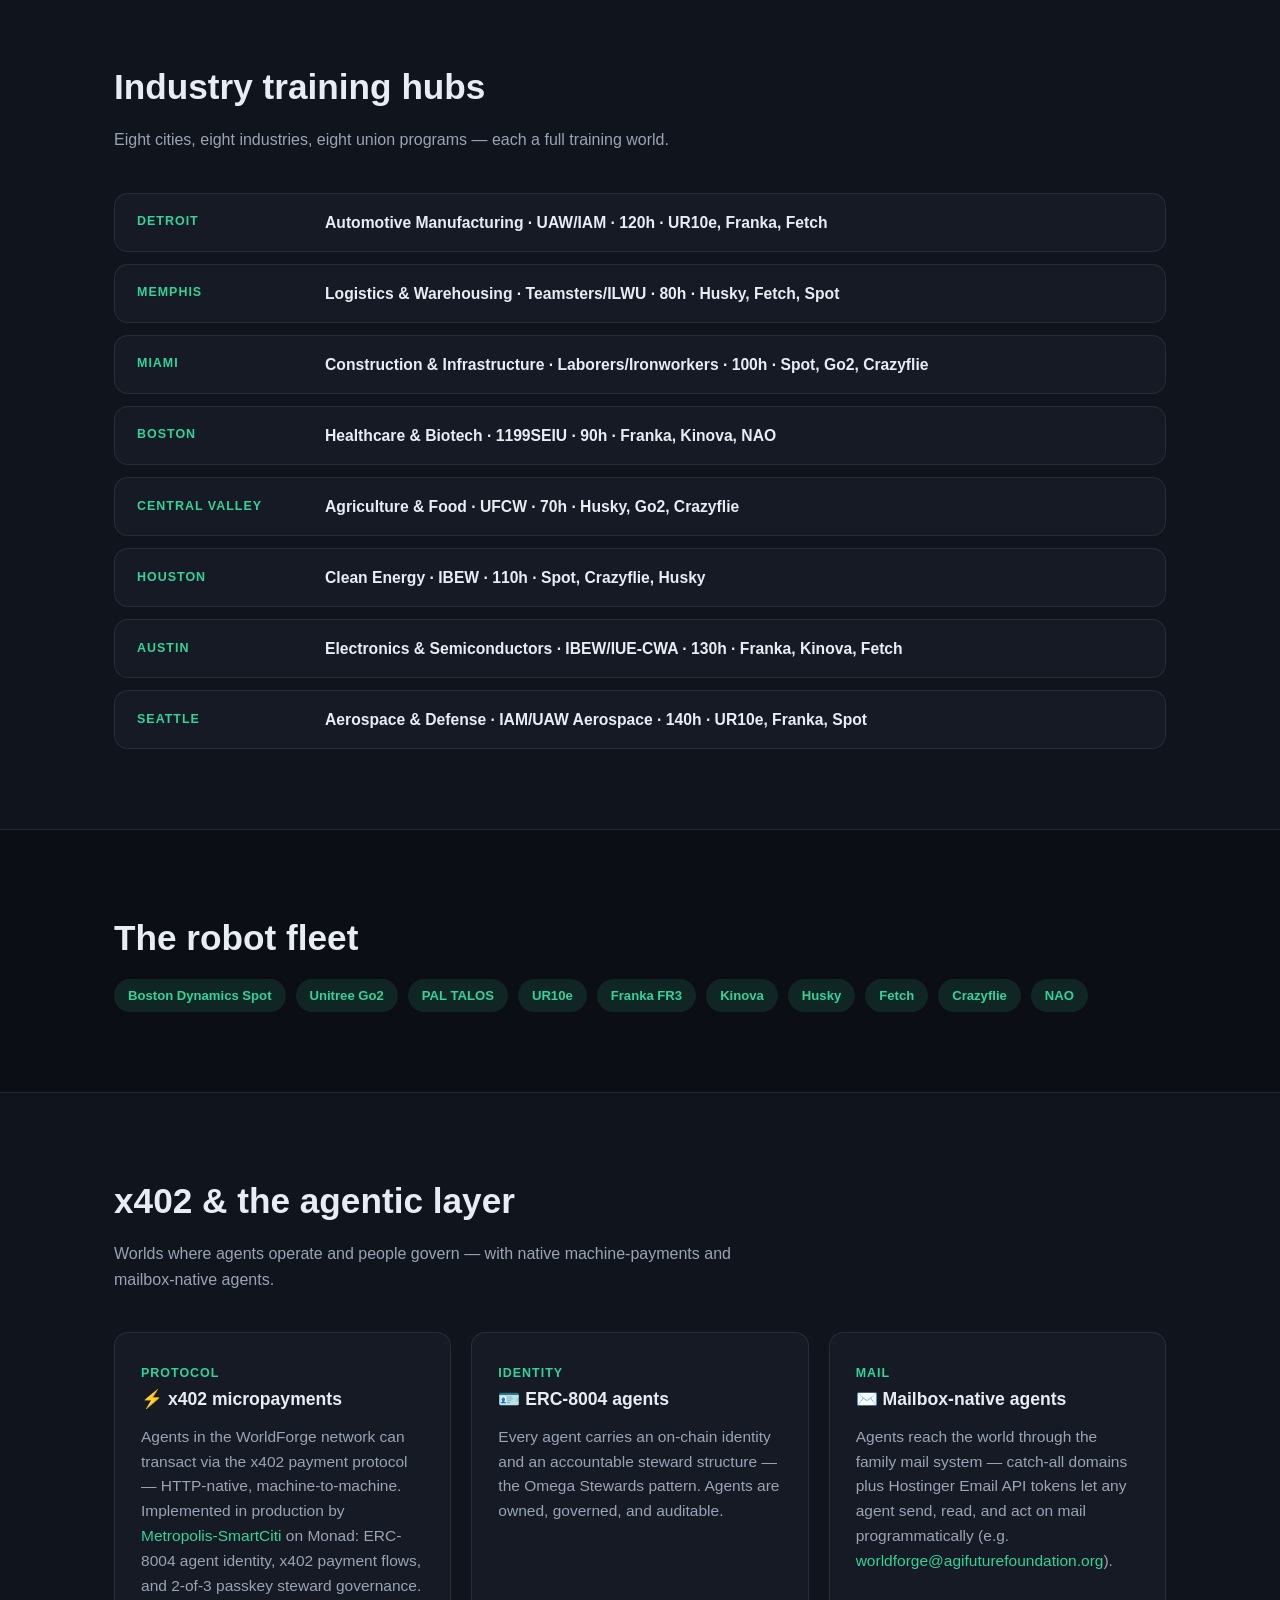
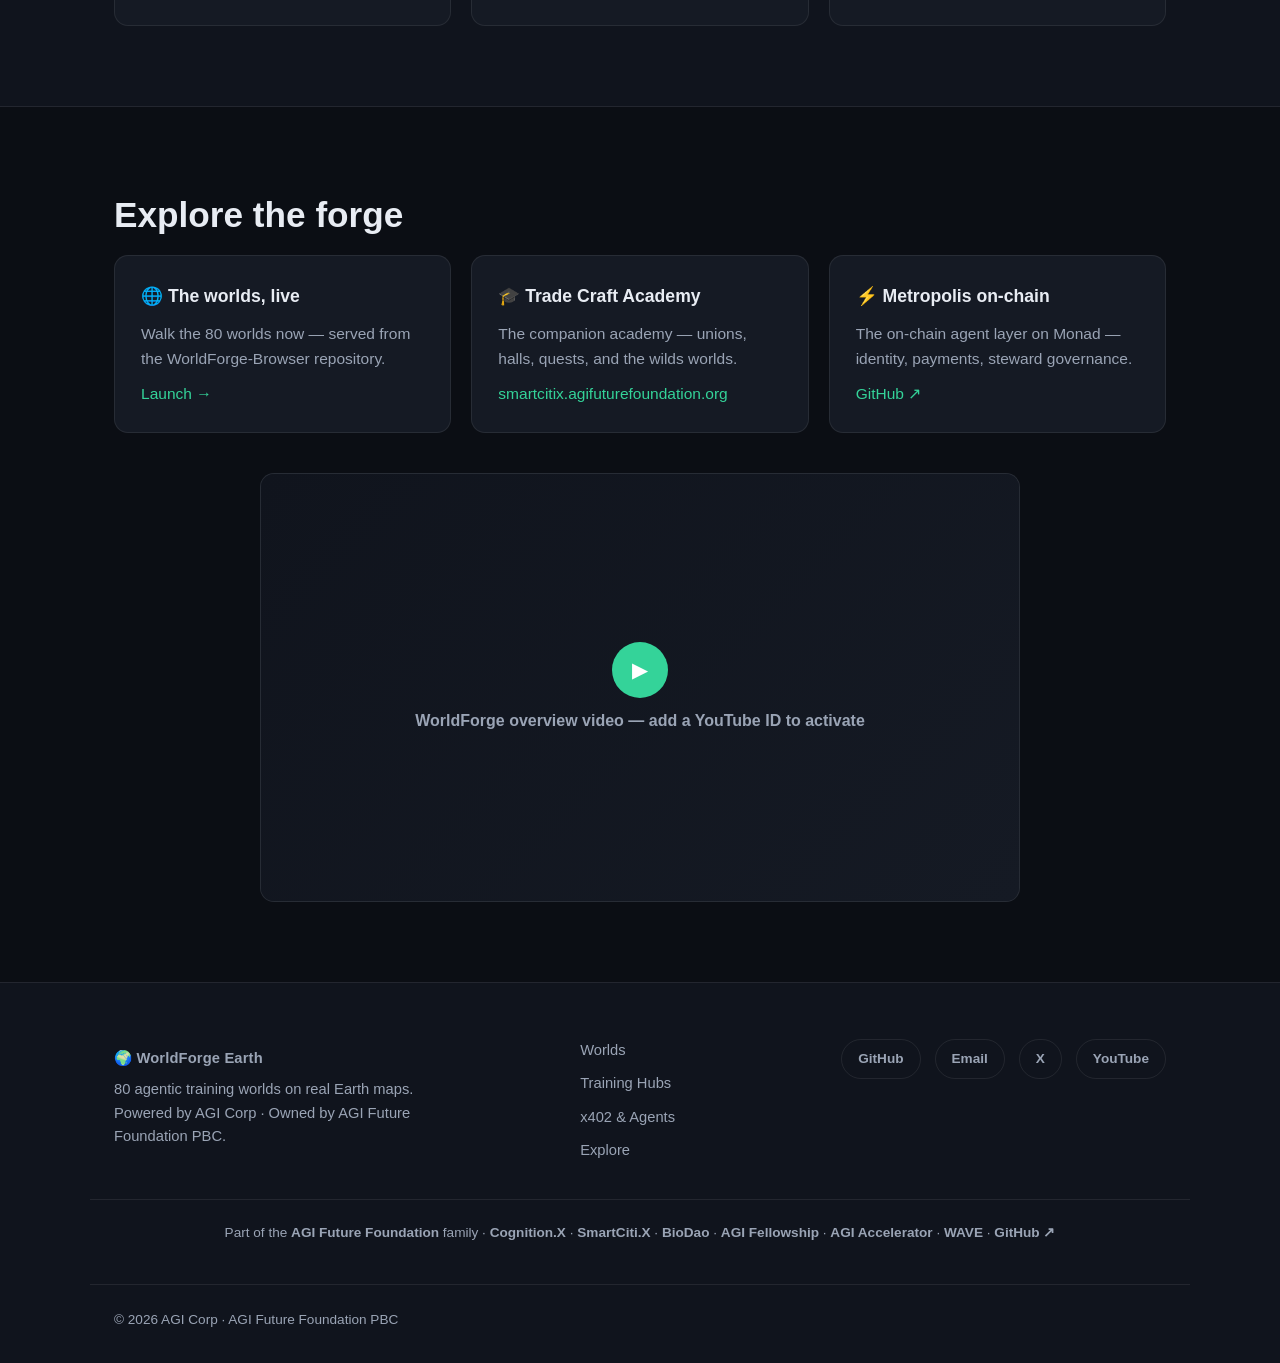
==== commit 11ef4864: "World count corrected to 80 (registry truth) Co-Authored-By: Claude Code <noreply@anthropic.com>" ====
--- a/index.html
+++ b/index.html
@@ -3,14 +3,14 @@
 <head>
   <meta charset="UTF-8" />
   <meta name="viewport" content="width=device-width, initial-scale=1.0" />
-  <title>WorldForge Earth — 41 Agentic Training Worlds</title>
-  <meta name="description" content="41 agentic training worlds on real Earth maps. Walkable 3-D worlds with satellite imagery, elevation data, OSM buildings, robot digital twins, and union trade certification courses. Powered by AGI Corp." />
-  <meta property="og:title" content="WorldForge Earth — 41 Agentic Training Worlds" />
-  <meta property="og:description" content="41 agentic training worlds on real Earth maps. Walkable 3-D worlds with satellite imagery, elevation data, OSM buildings, robot digital twins, and union trade certification courses. Powered by AGI Corp." />
+  <title>WorldForge Earth — 80 Agentic Training Worlds</title>
+  <meta name="description" content="80 agentic training worlds on real Earth maps. Walkable 3-D worlds with satellite imagery, elevation data, OSM buildings, robot digital twins, and union trade certification courses. Powered by AGI Corp." />
+  <meta property="og:title" content="WorldForge Earth — 80 Agentic Training Worlds" />
+  <meta property="og:description" content="80 agentic training worlds on real Earth maps. Walkable 3-D worlds with satellite imagery, elevation data, OSM buildings, robot digital twins, and union trade certification courses. Powered by AGI Corp." />
   <meta property="og:type" content="website" />
   <meta property="og:url" content="https://worldforge.agifuturefoundation.org" />
   <meta name="twitter:card" content="summary_large_image" />
-  <meta name="twitter:title" content="WorldForge Earth — 41 Agentic Training Worlds" />
+  <meta name="twitter:title" content="WorldForge Earth — 80 Agentic Training Worlds" />
   <meta name="theme-color" content="#0b0e14" />
   <link rel="icon" href="data:image/svg+xml,%3Csvg xmlns='http://www.w3.org/2000/svg' viewBox='0 0 32 32'%3E%3Ccircle cx='16' cy='16' r='14' fill='%2334d399'/%3E%3C/svg%3E" />
   <link rel="stylesheet" href="styles.css" />
@@ -36,14 +36,14 @@
     <section class="hero">
       <div class="container hero-inner">
         <p class="eyebrow">Agents operate · People govern</p>
-        <h1>41 agentic training worlds on <span class="accent">real Earth maps</span></h1>
+        <h1>80 agentic training worlds on <span class="accent">real Earth maps</span></h1>
         <p class="lead">Walkable 3-D worlds with satellite imagery, elevation data, OpenStreetMap buildings, robot digital twins, and union trade certification courses. Powered by <strong>AGI Corp</strong>. Owned by <strong>AGI Future Foundation PBC</strong>.</p>
         <div class="hero-actions">
           <a href="https://agifuturefoundation.github.io/WorldForge-Browser/earth/" target="_blank" rel="noopener" class="btn btn-primary">Launch the worlds →</a>
           <a href="#hubs" class="btn btn-ghost">See the training hubs</a>
         </div>
         <div class="stats-grid">
-          <div class="stat"><span class="stat-number">41</span><span class="stat-label">Earth worlds, walkable in 3-D</span></div>
+          <div class="stat"><span class="stat-number">80</span><span class="stat-label">Earth worlds, walkable in 3-D</span></div>
           <div class="stat"><span class="stat-number">10</span><span class="stat-label">robot types with digital twins</span></div>
           <div class="stat"><span class="stat-number">8</span><span class="stat-label">union certification programs</span></div>
           <div class="stat"><span class="stat-number">140h</span><span class="stat-label">deepest trade course track</span></div>
@@ -113,7 +113,7 @@
       <div class="container">
         <h2 class="section-title">Explore the forge</h2>
         <div class="grid-3">
-          <article class="card"><h3>🌐 The worlds, live</h3><p>Walk the 41 worlds now — served from the WorldForge-Browser repository.</p><p style="margin-top:10px"><a href="https://agifuturefoundation.github.io/WorldForge-Browser/earth/" target="_blank" rel="noopener">Launch →</a></p></article>
+          <article class="card"><h3>🌐 The worlds, live</h3><p>Walk the 80 worlds now — served from the WorldForge-Browser repository.</p><p style="margin-top:10px"><a href="https://agifuturefoundation.github.io/WorldForge-Browser/earth/" target="_blank" rel="noopener">Launch →</a></p></article>
           <article class="card"><h3>🎓 Trade Craft Academy</h3><p>The companion academy — unions, halls, quests, and the wilds worlds.</p><p style="margin-top:10px"><a href="https://smartcitix.agifuturefoundation.org">smartcitix.agifuturefoundation.org</a></p></article>
           <article class="card"><h3>⚡ Metropolis on-chain</h3><p>The on-chain agent layer on Monad — identity, payments, steward governance.</p><p style="margin-top:10px"><a href="https://github.com/AGIFutureFoundation/Metropolis-SmartCiti" target="_blank" rel="noopener">GitHub ↗</a></p></article>
         </div>
@@ -128,7 +128,7 @@
     <div class="container footer-inner">
       <div class="footer-brand">
         <p class="brand">🌍 WorldForge Earth</p>
-        <p>41 agentic training worlds on real Earth maps. Powered by AGI Corp · Owned by AGI Future Foundation PBC.</p>
+        <p>80 agentic training worlds on real Earth maps. Powered by AGI Corp · Owned by AGI Future Foundation PBC.</p>
       </div>
       <nav class="footer-nav">
         <a href="#worlds">Worlds</a><a href="#hubs">Training Hubs</a><a href="#protocol">x402 &amp; Agents</a><a href="#explore">Explore</a>
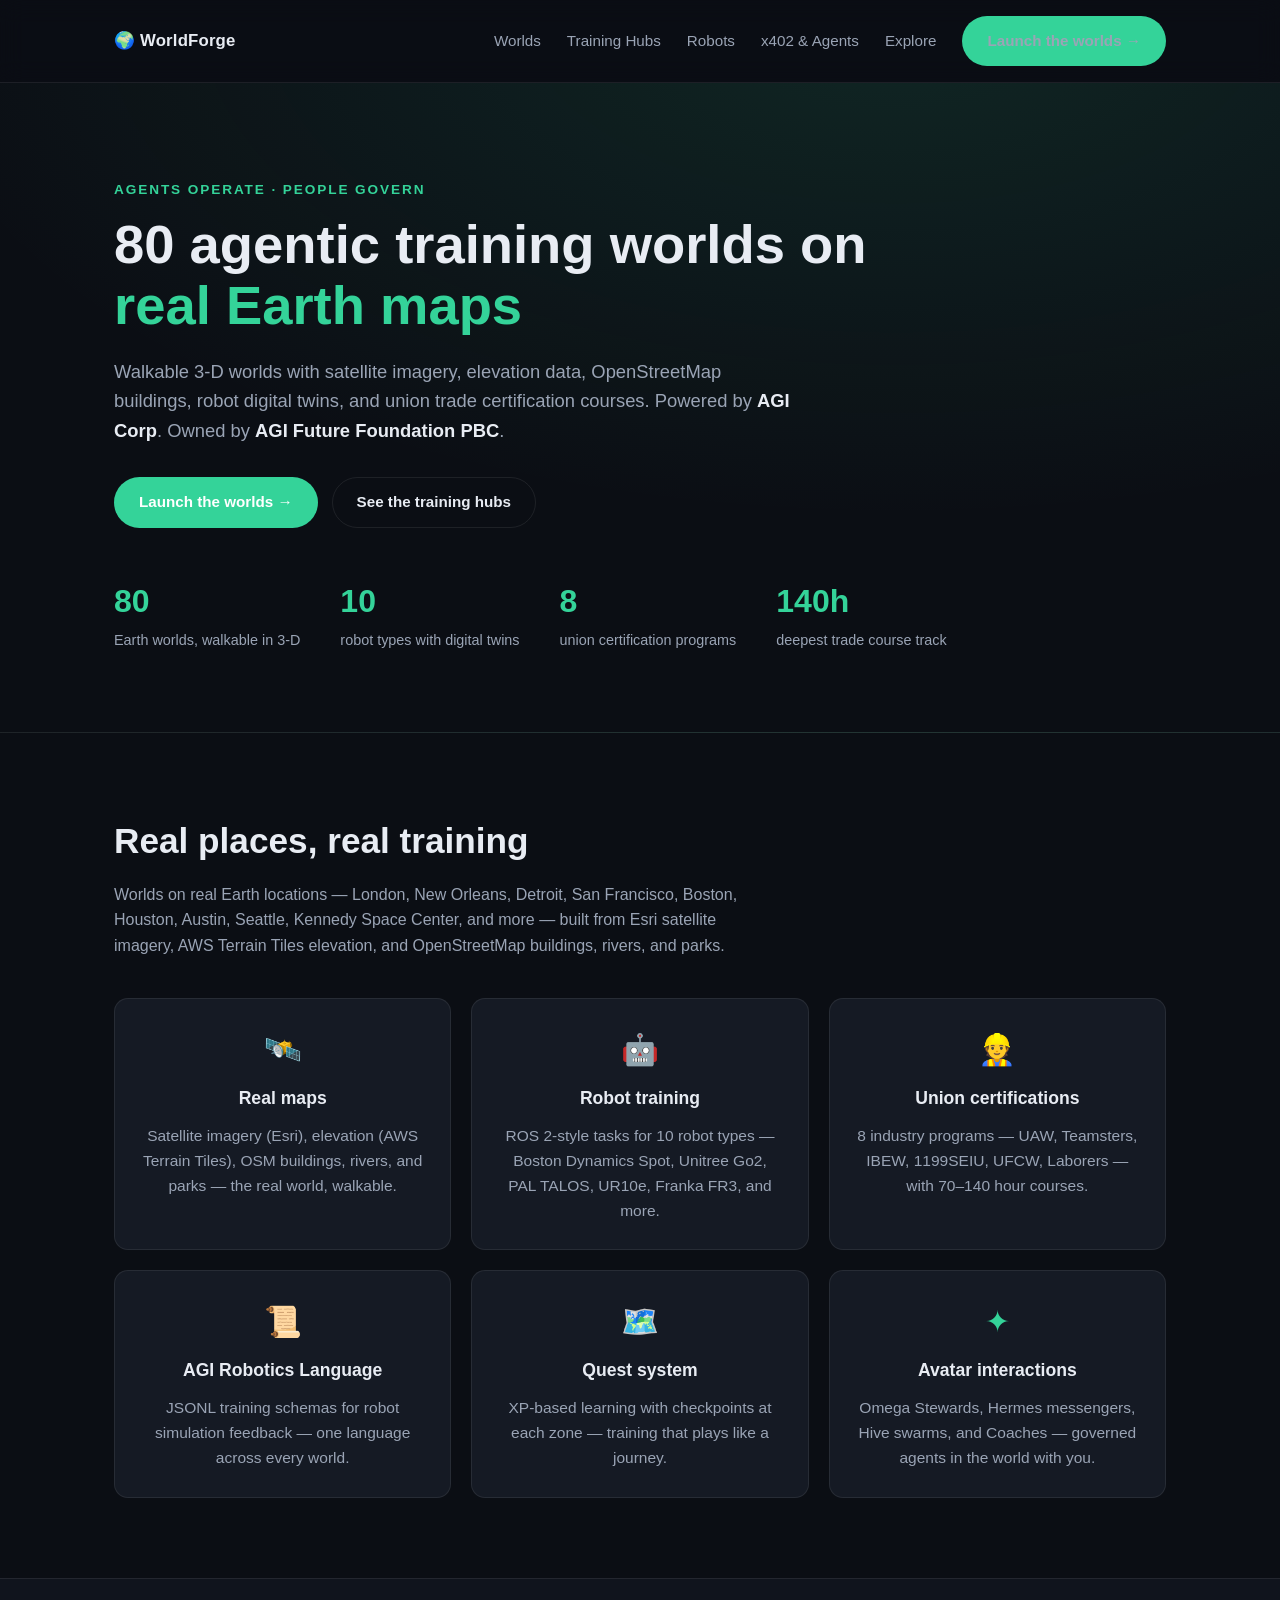
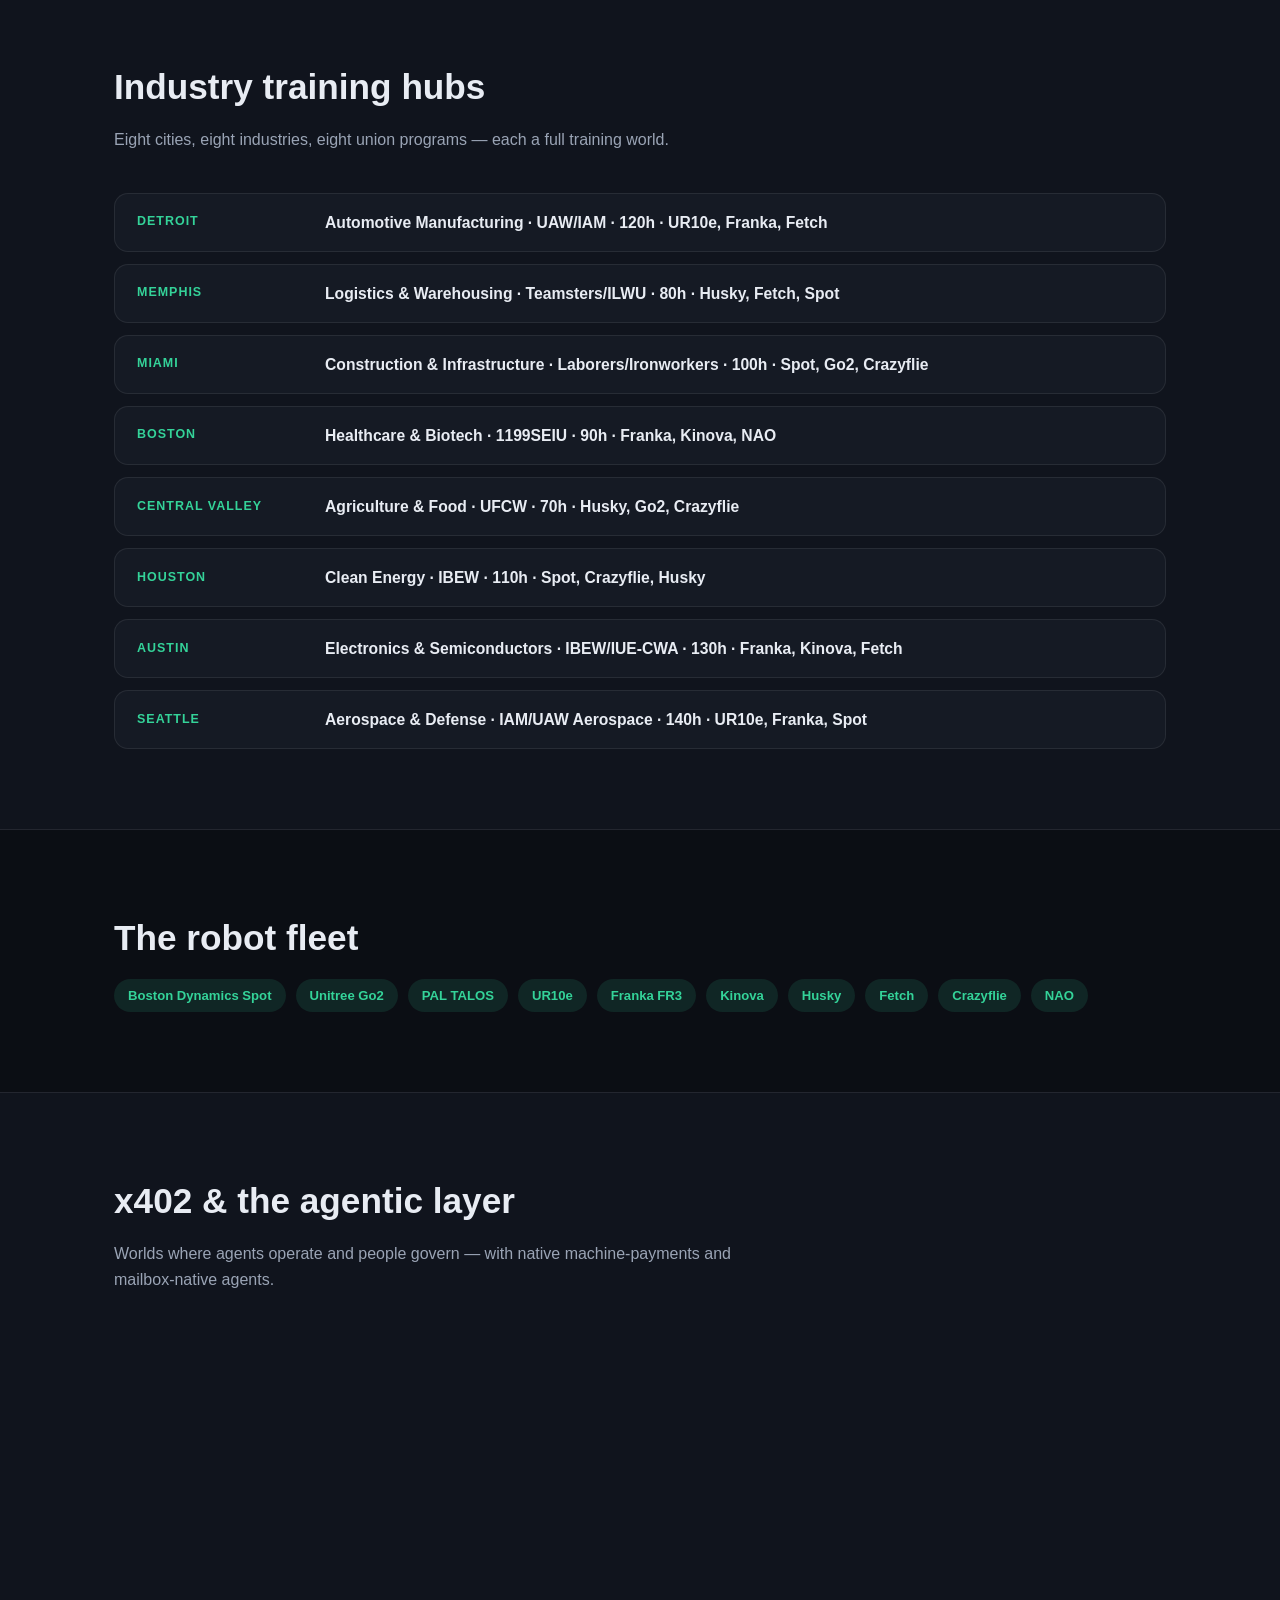
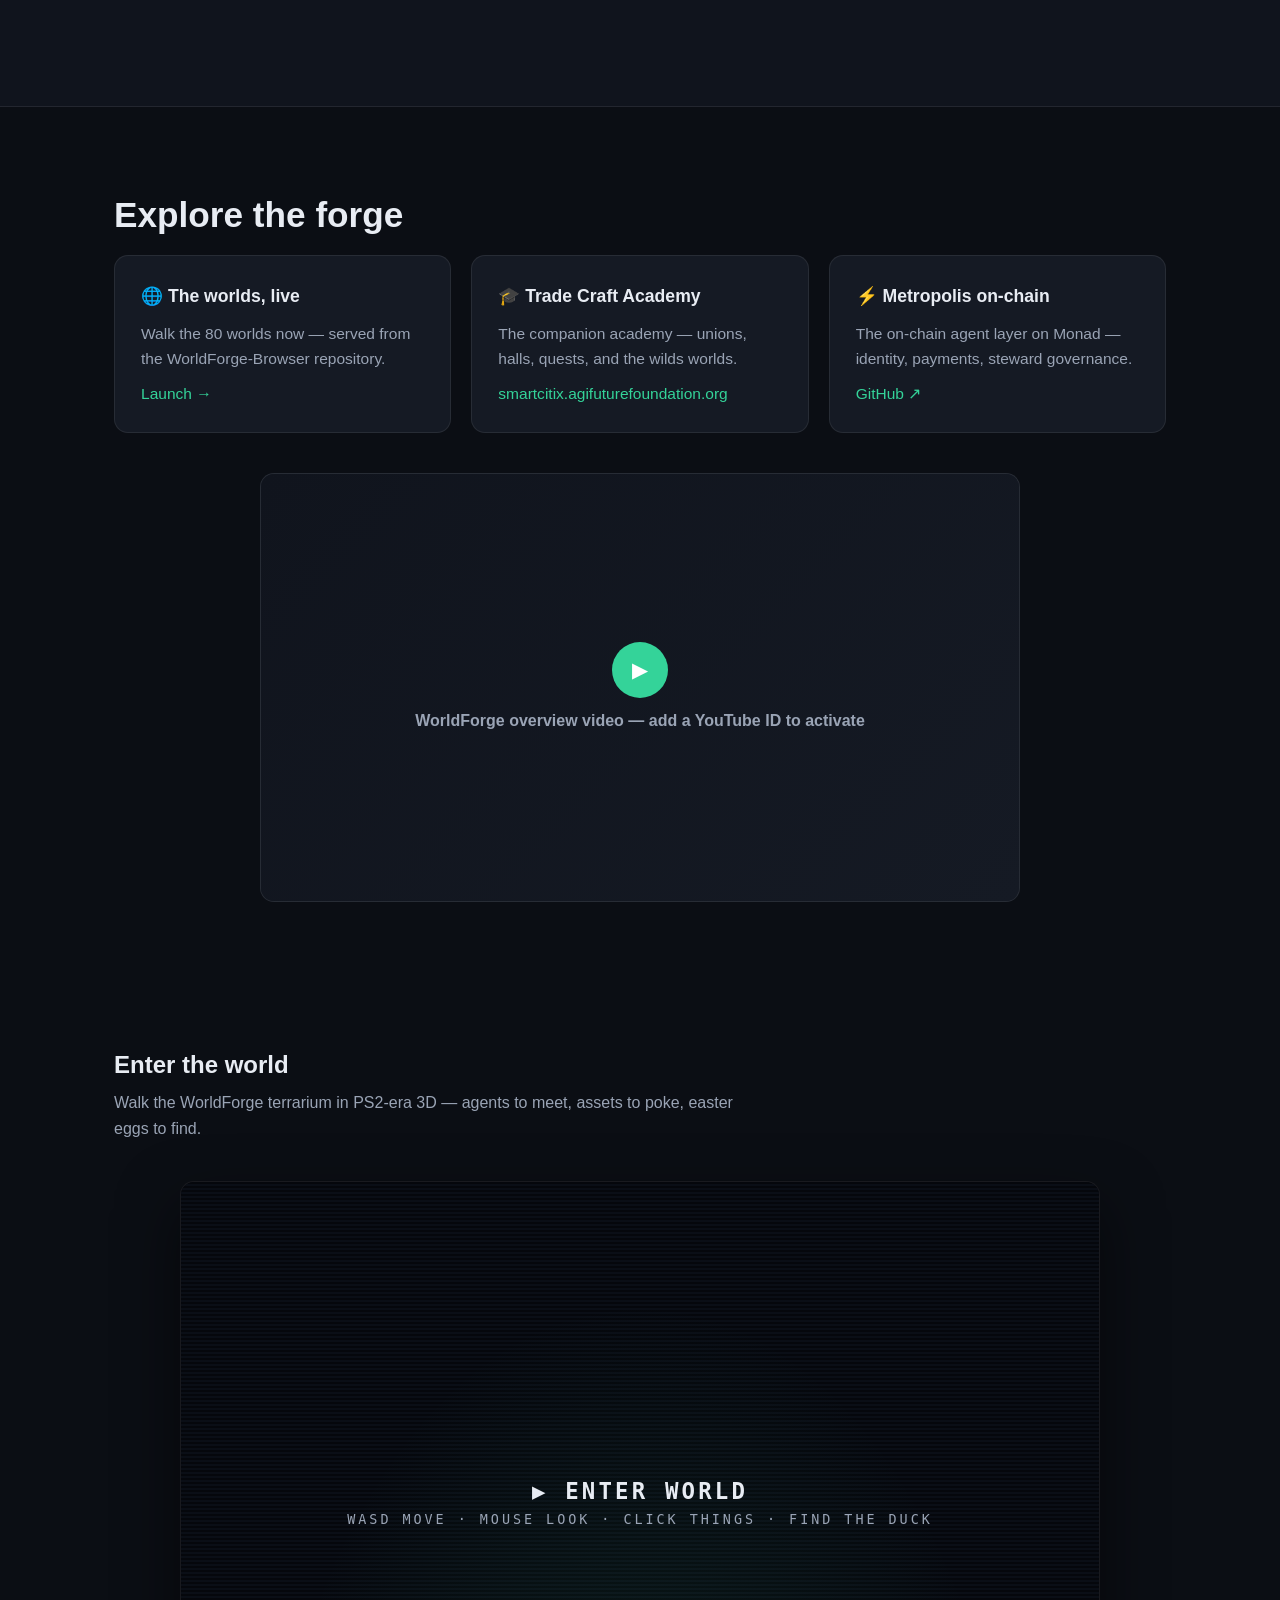
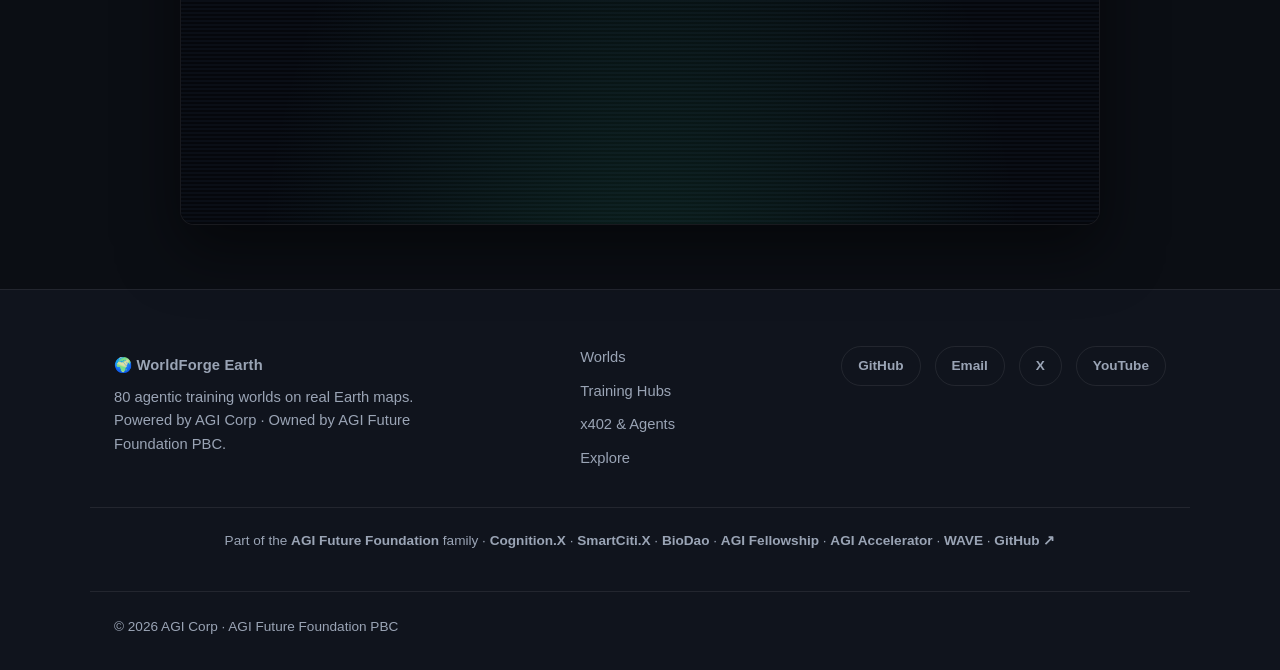
==== commit 89cb8c2a: "AGIF WORLD v1: walkable PS2-era venture environment 640x448 framebuffer, gouraud low-poly, fog. Agen" ====
--- a/index.html
+++ b/index.html
@@ -14,6 +14,7 @@
   <meta name="theme-color" content="#0b0e14" />
   <link rel="icon" href="data:image/svg+xml,%3Csvg xmlns='http://www.w3.org/2000/svg' viewBox='0 0 32 32'%3E%3Ccircle cx='16' cy='16' r='14' fill='%2334d399'/%3E%3C/svg%3E" />
   <link rel="stylesheet" href="styles.css" />
+  <link rel="stylesheet" href="world/world.css" />
 </head>
 <body>
   <header class="site-header">
@@ -122,7 +123,41 @@
         </div>
       </div>
     </section>
-  </main>
+  
+<section class="section" id="world-section">
+  <div class="container">
+    <h2>Enter the world</h2>
+    <p class="section-sub">Walk the WorldForge terrarium in PS2-era 3D — agents to meet, assets to poke, easter eggs to find.</p>
+    <div id="agif-world-wrap">
+      <button id="agif-world-enter">▶ ENTER WORLD<small>WASD MOVE · MOUSE LOOK · CLICK THINGS · FIND THE DUCK</small></button>
+      <canvas id="agif-world-canvas" hidden></canvas>
+      <div id="agif-world-hud" hidden></div>
+    </div>
+  </div>
+</section>
+<script src="world/scene.js"></script>
+<script>
+(function () {
+  var b = document.getElementById("agif-world-enter");
+  if (!b) return;
+  b.addEventListener("click", function () {
+    b.remove();
+    document.getElementById("agif-world-canvas").hidden = false;
+    document.getElementById("agif-world-hud").hidden = false;
+    var s = document.createElement("script");
+    s.type = "module"; s.src = "world/engine.js";
+    document.head.appendChild(s);
+    setTimeout(function () {
+      if (!window.AGIF_WORLD_OK) {
+        document.getElementById("agif-world-hud").innerHTML =
+          '<div style="position:absolute;inset:0;display:flex;align-items:center;justify-content:center;color:#9aa4b5;font:600 12px/1.8 monospace;letter-spacing:.14em;text-align:center;padding:20px;text-transform:uppercase">The world needs WebGL + CDN access<br/>The venture continues in 2D above</div>';
+      }
+    }, 5000);
+  });
+})();
+</script>
+
+</main>
 
   <footer class="site-footer">
     <div class="container footer-inner">
--- a/world/world.css
+++ b/world/world.css
@@ -0,0 +1,57 @@
+/* AGIF WORLD v1 — PS2-era world section styles (shared across the family) */
+#world-section { padding: 64px 24px; }
+#world-section h2 { margin-bottom: 6px; }
+#agif-world-wrap {
+  position: relative; width: 100%; max-width: 920px; margin: 28px auto 0;
+  aspect-ratio: 640 / 448; border-radius: 14px; overflow: hidden;
+  border: 1px solid var(--border, #232b3a); background: #05070c;
+  box-shadow: 0 24px 60px rgba(0,0,0,0.5);
+}
+#agif-world-canvas {
+  width: 100%; height: 100%; display: block; cursor: crosshair;
+  image-rendering: pixelated; image-rendering: crisp-edges;
+}
+#agif-world-enter {
+  position: absolute; inset: 0; width: 100%; height: 100%;
+  display: flex; align-items: center; justify-content: center; flex-direction: column; gap: 10px;
+  font: 700 clamp(1rem, 2.6vw, 1.4rem)/1 "monospace"; letter-spacing: 0.14em;
+  color: #e8ecf3; background:
+    radial-gradient(ellipse at 50% 120%, var(--accent-soft, rgba(79,140,255,0.12)), transparent 60%),
+    repeating-linear-gradient(0deg, #05070c 0 2px, #0a0e16 2px 4px);
+  border: 0; cursor: pointer; text-transform: uppercase;
+}
+#agif-world-enter small { font-weight: 400; letter-spacing: 0.22em; color: #9aa4b5; font-size: 0.6em; }
+#agif-world-enter:hover { color: var(--accent, #4f8cff); }
+
+#agif-world-hud { position: absolute; inset: 0; pointer-events: none; font-family: "monospace"; }
+#agif-world-hud > div { position: absolute; }
+#w-hud-top {
+  top: 0; left: 0; right: 0; display: flex; justify-content: space-between;
+  padding: 10px 14px; font-size: 11px; letter-spacing: 0.18em; color: #9aa4b5;
+  text-transform: uppercase; text-shadow: 1px 1px 0 #000;
+}
+#w-hud-hint {
+  bottom: 8px; left: 0; right: 0; text-align: center; font-size: 10px;
+  letter-spacing: 0.22em; color: rgba(154,164,181,0.75); text-transform: uppercase; text-shadow: 1px 1px 0 #000;
+}
+#w-toast {
+  top: 44px; left: 50%; transform: translate(-50%, -8px); opacity: 0; transition: all 0.25s;
+  max-width: 82%; padding: 8px 14px; border-radius: 4px;
+  background: rgba(8,10,16,0.88); border: 1px solid var(--accent, #4f8cff);
+  color: #e8ecf3; font-size: 12px; letter-spacing: 0.04em; text-align: center;
+}
+#w-toast.on { opacity: 1; transform: translate(-50%, 0); }
+#w-prompt {
+  bottom: 64px; left: 0; right: 0; text-align: center; font-size: 13px; font-weight: 700;
+  letter-spacing: 0.2em; color: #fff; text-shadow: 2px 2px 0 #000; text-transform: uppercase;
+}
+#w-dialog {
+  left: 50%; bottom: 34px; transform: translateX(-50%); width: min(88%, 560px);
+  background: rgba(8,10,16,0.92); border: 2px solid var(--accent, #4f8cff); border-radius: 6px;
+  padding: 12px 16px 14px; display: none; box-shadow: 0 10px 30px rgba(0,0,0,0.6);
+}
+#w-dialog.on { display: block; }
+#w-dlg-name { font-size: 11px; letter-spacing: 0.22em; color: var(--accent, #4f8cff); text-transform: uppercase; margin-bottom: 6px; }
+#w-dlg-text { font-size: 14px; color: #e8ecf3; line-height: 1.55; min-height: 44px; white-space: pre-wrap; }
+#w-dlg-next { font-size: 10px; color: #9aa4b5; text-align: right; visibility: hidden; animation: wbob 0.8s infinite alternate; }
+@keyframes wbob { from { opacity: 0.4; } to { opacity: 1; } }
